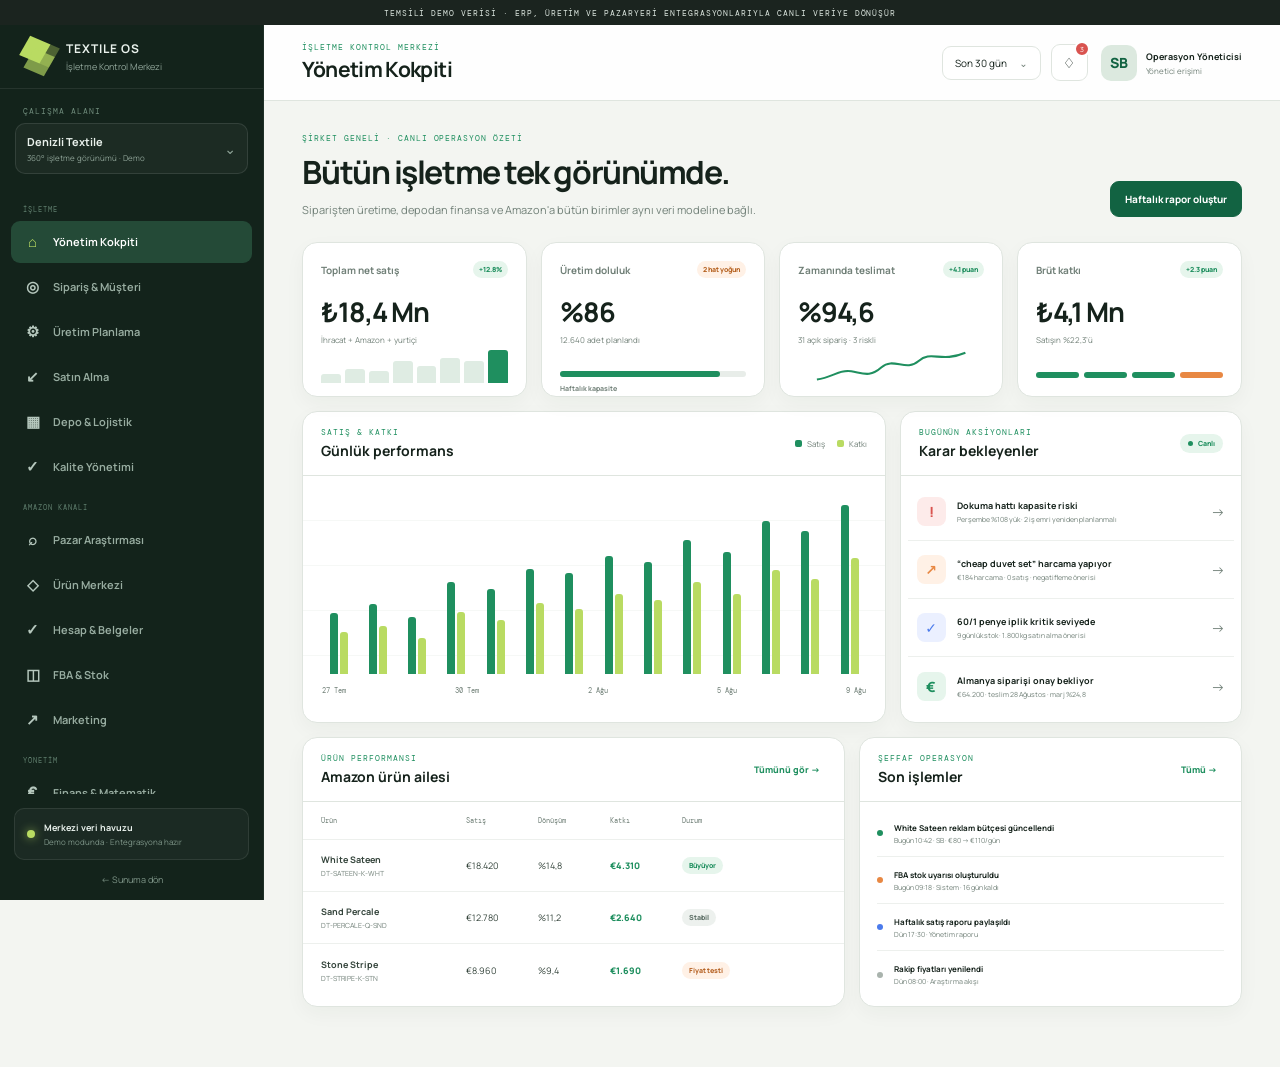
==== amazon-commerce-os/index.html @ 4f3ef67c "Add integrated textile business OS demo" ====
<!doctype html>
<html lang="tr">
<head>
  <meta charset="utf-8">
  <meta name="viewport" content="width=device-width, initial-scale=1">
  <meta name="theme-color" content="#111915">
  <title>Textile Business OS | İşletme Kontrol Merkezi</title>
  <meta name="description" content="Satıştan üretime, depodan finansa ve Amazon'a tüm tekstil operasyonunu tek merkezde yöneten demo işletme sistemi.">
  <link rel="preconnect" href="https://fonts.googleapis.com">
  <link rel="preconnect" href="https://fonts.gstatic.com" crossorigin>
  <link href="https://fonts.googleapis.com/css2?family=DM+Mono:wght@400;500&family=Manrope:wght@400;500;600;700;800&display=swap" rel="stylesheet">
  <link rel="stylesheet" href="styles.css?v=20260809-2">
</head>
<body>
  <div class="demo-ribbon">TEMSİLİ DEMO VERİSİ · ERP, ÜRETİM VE PAZARYERİ ENTEGRASYONLARIYLA CANLI VERİYE DÖNÜŞÜR</div>
  <div class="app-shell">
    <aside class="sidebar" id="sidebar">
      <a class="brand" href="#overview" data-route="overview">
        <span class="brand-mark"><i></i><i></i><i></i></span>
        <span><strong>TEXTILE OS</strong><small>İşletme Kontrol Merkezi</small></span>
      </a>
      <div class="workspace-switcher">
        <span>ÇALIŞMA ALANI</span>
        <button type="button"><b>Denizli Textile</b><small>360° işletme görünümü · Demo</small><i>⌄</i></button>
      </div>
      <nav class="nav-menu" aria-label="Uygulama menüsü">
        <span class="nav-section">İŞLETME</span>
        <button class="nav-item active" type="button" data-route="overview"><span class="nav-icon">⌂</span>Yönetim Kokpiti</button>
        <button class="nav-item" type="button" data-route="orders"><span class="nav-icon">◎</span>Sipariş & Müşteri</button>
        <button class="nav-item" type="button" data-route="production"><span class="nav-icon">⚙</span>Üretim Planlama</button>
        <button class="nav-item" type="button" data-route="procurement"><span class="nav-icon">↙</span>Satın Alma</button>
        <button class="nav-item" type="button" data-route="warehouse"><span class="nav-icon">▦</span>Depo & Lojistik</button>
        <button class="nav-item" type="button" data-route="quality"><span class="nav-icon">✓</span>Kalite Yönetimi</button>
        <span class="nav-section">AMAZON KANALI</span>
        <button class="nav-item" type="button" data-route="research"><span class="nav-icon">⌕</span>Pazar Araştırması</button>
        <button class="nav-item" type="button" data-route="products"><span class="nav-icon">◇</span>Ürün Merkezi</button>
        <button class="nav-item" type="button" data-route="account"><span class="nav-icon">✓</span>Hesap & Belgeler</button>
        <button class="nav-item" type="button" data-route="inventory"><span class="nav-icon">◫</span>FBA & Stok</button>
        <button class="nav-item" type="button" data-route="marketing"><span class="nav-icon">↗</span>Marketing</button>
        <span class="nav-section">YÖNETİM</span>
        <button class="nav-item" type="button" data-route="finance"><span class="nav-icon">€</span>Finans & Matematik</button>
        <button class="nav-item" type="button" data-route="tasks"><span class="nav-icon">☷</span>Görevler<span class="nav-count">6</span></button>
        <button class="nav-item" type="button" data-route="reports"><span class="nav-icon">▤</span>Raporlar</button>
      </nav>
      <div class="sidebar-footer">
        <div class="sync-card"><span class="sync-dot"></span><div><b>Merkezi veri havuzu</b><small>Demo modunda · Entegrasyona hazır</small></div></div>
        <a href="../amazon-denizli/">← Sunuma dön</a>
      </div>
    </aside>

    <main class="main-area">
      <header class="topbar">
        <button class="menu-toggle" id="menuToggle" type="button" aria-label="Menüyü aç">☰</button>
        <div><p id="pageEyebrow">KONTROL MERKEZİ</p><h1 id="pageTitle">Genel Bakış</h1></div>
        <div class="topbar-actions">
          <button class="period-button" type="button">Son 30 gün <span>⌄</span></button>
          <button class="icon-button" type="button" id="notificationButton" aria-label="Bildirimler">♢<span>3</span></button>
          <div class="profile"><div>SB</div><span><b>Operasyon Yöneticisi</b><small>Yönetici erişimi</small></span></div>
        </div>
      </header>

      <div class="content-area">
        <section class="page active" id="page-overview" data-page="overview">
          <div class="page-intro">
            <div><p class="overline">ŞİRKET GENELİ · CANLI OPERASYON ÖZETİ</p><h2>Bütün işletme tek görünümde.</h2><p>Siparişten üretime, depodan finansa ve Amazon'a bütün birimler aynı veri modeline bağlı.</p></div>
            <button class="primary-button" type="button" data-action="weekly-report">Haftalık rapor oluştur</button>
          </div>

          <div class="kpi-grid">
            <article class="kpi-card"><div class="kpi-head"><span>Toplam net satış</span><i class="trend up">+12.8%</i></div><strong>₺18,4 Mn</strong><small>İhracat + Amazon + yurtiçi</small><div class="spark bars-a"><i></i><i></i><i></i><i></i><i></i><i></i><i></i><i></i></div></article>
            <article class="kpi-card"><div class="kpi-head"><span>Üretim doluluk</span><i class="trend warning">2 hat yoğun</i></div><strong>%86</strong><small>12.640 adet planlandı</small><div class="meter"><i style="width:86%"></i><b>Haftalık kapasite</b></div></article>
            <article class="kpi-card"><div class="kpi-head"><span>Zamanında teslimat</span><i class="trend up">+4.1 puan</i></div><strong>%94,6</strong><small>31 açık sipariş · 3 riskli</small><div class="spark line-spark"><svg viewBox="0 0 220 48" role="img" aria-label="Teslimat trendi"><path d="M2 43 C25 40,34 28,52 31 S79 40,96 25 S132 32,150 16 S182 19,218 4" fill="none" stroke="currentColor" stroke-width="3"/></svg></div></article>
            <article class="kpi-card"><div class="kpi-head"><span>Brüt katkı</span><i class="trend up">+2.3 puan</i></div><strong>₺4,1 Mn</strong><small>Satışın %22,3’ü</small><div class="stock-mini"><i class="safe"></i><i class="safe"></i><i class="safe"></i><i class="warning"></i></div></article>
          </div>

          <div class="overview-grid">
            <article class="panel sales-panel">
              <header><div><p class="panel-overline">SATIŞ & KATKI</p><h3>Günlük performans</h3></div><div class="legend"><span><i class="sales"></i>Satış</span><span><i class="profit"></i>Katkı</span></div></header>
              <div class="chart" id="salesChart" aria-label="14 günlük satış ve katkı grafiği"></div>
              <div class="chart-labels"><span>27 Tem</span><span>30 Tem</span><span>2 Ağu</span><span>5 Ağu</span><span>9 Ağu</span></div>
            </article>
            <article class="panel attention-panel">
              <header><div><p class="panel-overline">BUGÜNÜN AKSİYONLARI</p><h3>Karar bekleyenler</h3></div><span class="live-badge"><i></i>Canlı</span></header>
              <div class="attention-list">
                <button type="button" data-jump="production"><span class="attention-icon danger">!</span><div><b>Dokuma hattı kapasite riski</b><small>Perşembe %108 yük · 2 iş emri yeniden planlanmalı</small></div><i>→</i></button>
                <button type="button" data-jump="marketing"><span class="attention-icon warning">↗</span><div><b>“cheap duvet set” harcama yapıyor</b><small>€184 harcama · 0 satış · negatifleme önerisi</small></div><i>→</i></button>
                <button type="button" data-jump="procurement"><span class="attention-icon info">✓</span><div><b>60/1 penye iplik kritik seviyede</b><small>9 günlük stok · 1.800 kg satın alma önerisi</small></div><i>→</i></button>
                <button type="button" data-jump="orders"><span class="attention-icon success">€</span><div><b>Almanya siparişi onay bekliyor</b><small>€64.200 · teslim 28 Ağustos · marj %24,8</small></div><i>→</i></button>
              </div>
            </article>
          </div>

          <div class="overview-grid lower-grid">
            <article class="panel product-performance">
              <header><div><p class="panel-overline">ÜRÜN PERFORMANSI</p><h3>Amazon ürün ailesi</h3></div><button class="text-button" type="button" data-jump="products">Tümünü gör →</button></header>
              <div class="product-table compact-table">
                <div class="table-row table-head"><span>Ürün</span><span>Satış</span><span>Dönüşüm</span><span>Katkı</span><span>Durum</span></div>
                <div class="table-row"><span><b>White Sateen</b><small>DT-SATEEN-K-WHT</small></span><span>€18.420</span><span>%14,8</span><span class="positive">€4.310</span><span><i class="status-pill growing">Büyüyor</i></span></div>
                <div class="table-row"><span><b>Sand Percale</b><small>DT-PERCALE-Q-SND</small></span><span>€12.780</span><span>%11,2</span><span class="positive">€2.640</span><span><i class="status-pill stable">Stabil</i></span></div>
                <div class="table-row"><span><b>Stone Stripe</b><small>DT-STRIPE-K-STN</small></span><span>€8.960</span><span>%9,4</span><span class="positive">€1.690</span><span><i class="status-pill test">Fiyat testi</i></span></div>
              </div>
            </article>
            <article class="panel activity-panel">
              <header><div><p class="panel-overline">ŞEFFAF OPERASYON</p><h3>Son işlemler</h3></div><button class="text-button" type="button" data-jump="tasks">Tümü →</button></header>
              <div class="activity-list" id="activityList">
                <article><i class="activity-dot green"></i><div><b>White Sateen reklam bütçesi güncellendi</b><small>Bugün 10:42 · SB · €80 → €110/gün</small></div></article>
                <article><i class="activity-dot orange"></i><div><b>FBA stok uyarısı oluşturuldu</b><small>Bugün 09:18 · Sistem · 16 gün kaldı</small></div></article>
                <article><i class="activity-dot blue"></i><div><b>Haftalık satış raporu paylaşıldı</b><small>Dün 17:30 · Yönetim raporu</small></div></article>
                <article><i class="activity-dot gray"></i><div><b>Rakip fiyatları yenilendi</b><small>Dün 08:00 · Araştırma akışı</small></div></article>
              </div>
            </article>
          </div>
        </section>

        <section class="page" id="page-orders" data-page="orders">
          <div class="page-intro"><div><p class="overline">SİPARİŞTEN TESLİMATA</p><h2>Bütün kanallar, tek sipariş havuzu.</h2><p>İhracat müşterileri, Amazon ve yurtiçi siparişleri kapasite, maliyet ve terminle birlikte yönetilir.</p></div><button class="primary-button" type="button" data-action="new-order">Sipariş oluştur</button></div>
          <div class="research-summary"><article><span>Açık sipariş</span><strong>31</strong><small>₺7,8 Mn sipariş değeri</small></article><article><span>Bu hafta sevk</span><strong>8</strong><small>4 ülke · 3.840 adet</small></article><article><span>Riskli termin</span><strong>3</strong><small>Üretim planı etkileniyor</small></article><article><span>Ortalama marj</span><strong>%23,6</strong><small>+1,8 puan</small></article></div>
          <article class="panel"><header><div><p class="panel-overline">SİPARİŞ PORTFÖYÜ</p><h3>Kanal ve müşteri bazında durum</h3></div><div class="segmented"><button class="active" type="button">Tümü</button><button type="button">İhracat</button><button type="button">Amazon</button></div></header><div class="product-table"><div class="table-row table-head"><span>Sipariş</span><span>Müşteri / Kanal</span><span>Değer</span><span>Termin</span><span>İlerleme</span><span>Durum</span></div><div class="table-row"><span><b>SO-2026-1842</b><small>2.400 nevresim seti</small></span><span>Nordhaus GmbH</span><span>€64.200</span><span>28 Ağu</span><span>%62</span><span><i class="status-pill growing">Üretimde</i></span></div><div class="table-row"><span><b>AMZ-EU-W32</b><small>420 FBA replenishment</small></span><span>Amazon Europe</span><span>€18.940</span><span>14 Ağu</span><span>%88</span><span><i class="status-pill stable">Sevkiyatta</i></span></div><div class="table-row"><span><b>SO-2026-1838</b><small>1.200 hotel collection</small></span><span>Maison Lune SAS</span><span>€41.600</span><span>22 Ağu</span><span>%44</span><span><i class="status-pill test">Kalite bekliyor</i></span></div><div class="table-row"><span><b>SO-2026-1851</b><small>800 percale set</small></span><span>Harbor Living Ltd.</span><span>£26.400</span><span>3 Eyl</span><span>%18</span><span><i class="status-pill stable">Planlandı</i></span></div></div></article>
          <div class="two-column"><article class="panel"><header><div><p class="panel-overline">MÜŞTERİ 360</p><h3>Nordhaus GmbH</h3></div><span class="status-pill growing">A segmenti</span></header><div class="metric-list"><span><small>Yıllık satış</small><b>€842.000</b></span><span><small>Ortalama tahsilat</small><b>31 gün</b></span><span><small>Zamanında teslimat</small><b>%97,2</b></span><span><small>Açık bakiye</small><b>€86.400</b></span></div></article><article class="panel"><header><div><p class="panel-overline">KANAL DAĞILIMI</p><h3>Gelir nereden geliyor?</h3></div></header><div class="channel-bars"><span><b>İhracat B2B</b><i><em style="width:68%"></em></i><strong>%68</strong></span><span><b>Amazon</b><i><em style="width:21%"></em></i><strong>%21</strong></span><span><b>Yurtiçi</b><i><em style="width:11%"></em></i><strong>%11</strong></span></div></article></div>
        </section>

        <section class="page" id="page-production" data-page="production">
          <div class="page-intro"><div><p class="overline">ÜRETİM PLANLAMA & TAKİP</p><h2>Sipariş, kapasite ve termin aynı planda.</h2><p>Dokuma, boya-terbiye, kesim, dikim ve paketleme aşamaları iş emri bazında izlenir.</p></div><button class="primary-button" type="button" data-action="new-work-order">İş emri aç</button></div>
          <div class="inventory-kpis"><article><span>Aktif iş emri</span><strong>18</strong><small>12.640 adet</small></article><article><span>Kapasite kullanımı</span><strong>%86</strong><small>2 hat yoğun</small></article><article><span>Bugün tamamlanan</span><strong>1.480</strong><small>%98 plan uyumu</small></article><article class="alert"><span>Termin riski</span><strong>3</strong><small>Yeniden planlanmalı</small></article></div>
          <article class="panel"><header><div><p class="panel-overline">HAFTALIK KAPASİTE</p><h3>Hat yükleme planı</h3></div><button class="secondary-button" type="button" data-action="optimize-plan">Planı optimize et</button></header><div class="capacity-board"><article><b>Dokuma</b><span><i style="width:92%"></i></span><strong>%92</strong><small>4.820 metre</small></article><article><b>Boya & Terbiye</b><span><i style="width:74%"></i></span><strong>%74</strong><small>3.640 metre</small></article><article class="risk"><b>Kesim</b><span><i style="width:108%"></i></span><strong>%108</strong><small>420 adet kapasite aşımı</small></article><article><b>Dikim</b><span><i style="width:88%"></i></span><strong>%88</strong><small>4.180 adet</small></article><article><b>Paketleme</b><span><i style="width:69%"></i></span><strong>%69</strong><small>3.200 adet</small></article></div></article>
          <article class="panel"><header><div><p class="panel-overline">İŞ EMİRLERİ</p><h3>Üretim akışı</h3></div><span class="updated">Son veri: 11:04</span></header><div class="product-table"><div class="table-row table-head"><span>İş emri</span><span>Ürün</span><span>Miktar</span><span>Aşama</span><span>Tamamlanma</span><span>Termin</span></div><div class="table-row"><span><b>WO-240819</b><small>Nordhaus · SO-1842</small></span><span>White Sateen</span><span>2.400</span><span>Dikim</span><span>%62</span><span><i class="days safe">28 Ağu</i></span></div><div class="table-row"><span><b>WO-240822</b><small>Maison Lune · SO-1838</small></span><span>Hotel Collection</span><span>1.200</span><span>Kalite</span><span>%44</span><span><i class="days warning">22 Ağu</i></span></div><div class="table-row"><span><b>WO-240827</b><small>Amazon · AMZ-W32</small></span><span>White Sateen</span><span>420</span><span>Paketleme</span><span>%88</span><span><i class="days danger">14 Ağu</i></span></div></div></article>
        </section>

        <section class="page" id="page-procurement" data-page="procurement">
          <div class="page-intro"><div><p class="overline">SATIN ALMA & TEDARİK</p><h2>İhtiyaç oluşmadan önce malzemeyi görün.</h2><p>Üretim planı hammadde ihtiyacını otomatik hesaplar; teklif, sipariş ve tedarikçi performansı izlenir.</p></div><button class="primary-button" type="button" data-action="new-purchase">Satın alma talebi</button></div>
          <div class="research-summary"><article><span>Açık satın alma</span><strong>₺2,1 Mn</strong><small>14 sipariş</small></article><article><span>Kritik malzeme</span><strong>4</strong><small>9–14 günlük stok</small></article><article><span>Zamanında tedarik</span><strong>%91</strong><small>+3 puan</small></article><article><span>Onay bekleyen</span><strong>₺684 B</strong><small>3 talep</small></article></div>
          <article class="panel"><header><div><p class="panel-overline">MALZEME İHTİYAÇ PLANI</p><h3>Üretime göre satın alma önerileri</h3></div><span class="status-pill test">MRP önerisi</span></header><div class="inventory-table"><div class="table-row table-head"><span>Malzeme</span><span>Mevcut</span><span>İhtiyaç</span><span>Kapsama</span><span>Öneri</span><span>Aksiyon</span></div><div class="table-row"><span><b>60/1 Penye İplik</b><small>RM-YARN-601</small></span><span>740 kg</span><span>2.280 kg</span><span><i class="days danger">9 gün</i></span><span>1.800 kg</span><span><button type="button" data-action="approve-purchase">Talep aç</button></span></div><div class="table-row"><span><b>Reaktif Beyaz Boya</b><small>RM-DYE-W01</small></span><span>420 kg</span><span>610 kg</span><span><i class="days warning">17 gün</i></span><span>300 kg</span><span><i class="status-pill test">Teklif al</i></span></div><div class="table-row"><span><b>Kraft Kutu · King</b><small>PK-BOX-KNG</small></span><span>1.840</span><span>1.260</span><span><i class="days safe">46 gün</i></span><span>—</span><span><i class="status-pill stable">Sağlıklı</i></span></div></div></article>
          <div class="two-column"><article class="panel"><header><div><p class="panel-overline">TEDARİKÇİ SKORU</p><h3>Performans sıralaması</h3></div></header><div class="supplier-list"><article><span>1</span><div><b>Ege İplik A.Ş.</b><small>Kalite %98 · Termin %96</small></div><strong>94</strong></article><article><span>2</span><div><b>Pamukkale Ambalaj</b><small>Kalite %97 · Termin %91</small></div><strong>91</strong></article><article><span>3</span><div><b>Anadolu Kimya</b><small>Kalite %93 · Termin %86</small></div><strong>86</strong></article></div></article><article class="panel"><header><div><p class="panel-overline">FİYAT ETKİSİ</p><h3>Hammadde maliyet değişimi</h3></div></header><div class="metric-list"><span><small>Pamuk ipliği / 30 gün</small><b class="negative">+%4,8</b></span><span><small>Ambalaj / 30 gün</small><b>+%1,2</b></span><span><small>Boya kimyasalı / 30 gün</small><b class="positive">−%2,1</b></span><span><small>Toplam ürün maliyeti etkisi</small><b>+%1,6</b></span></div></article></div>
        </section>

        <section class="page" id="page-warehouse" data-page="warehouse">
          <div class="page-intro"><div><p class="overline">DEPO & LOJİSTİK</p><h2>Hammadde, yarı mamul ve bitmiş ürün tek haritada.</h2><p>Lot, lokasyon, rezervasyon, sevkiyat ve gümrük durumu uçtan uca izlenir.</p></div><button class="primary-button" type="button" data-action="new-transfer">Transfer oluştur</button></div>
          <div class="inventory-kpis"><article><span>Toplam stok değeri</span><strong>₺11,8 Mn</strong><small>4 depo</small></article><article><span>Rezerve stok</span><strong>4.860</strong><small>31 sipariş için</small></article><article><span>Bugün sevk</span><strong>8</strong><small>3 ihracat · 1 FBA</small></article><article class="alert"><span>Sayım farkı</span><strong>2</strong><small>İnceleme bekliyor</small></article></div>
          <div class="warehouse-map"><article><span>01</span><b>Hammadde Deposu</b><strong>₺4,2 Mn</strong><small>%78 doluluk</small><i><em style="width:78%"></em></i></article><article><span>02</span><b>Üretim Ara Stok</b><strong>3.280 adet</strong><small>%64 doluluk</small><i><em style="width:64%"></em></i></article><article><span>03</span><b>Bitmiş Ürün</b><strong>6.940 adet</strong><small>%82 doluluk</small><i><em style="width:82%"></em></i></article><article><span>04</span><b>Amazon FBA</b><strong>1.248 adet</strong><small>38 gün kapsam</small><i><em style="width:58%"></em></i></article></div>
          <article class="panel"><header><div><p class="panel-overline">SEVKİYAT TAKİBİ</p><h3>Kapıdan müşteriye</h3></div><span class="updated">4 aktif sevkiyat</span></header><div class="product-table"><div class="table-row table-head"><span>Sevkiyat</span><span>Hedef</span><span>Yük</span><span>Taşıyıcı</span><span>ETA</span><span>Durum</span></div><div class="table-row"><span><b>SHP-2408-31</b><small>İhracat</small></span><span>Hamburg, DE</span><span>14 palet</span><span>DB Schenker</span><span>16 Ağu</span><span><i class="status-pill growing">Yolda</i></span></div><div class="table-row"><span><b>FBA-EU-2408-03</b><small>Amazon</small></span><span>LEJ1, DE</span><span>420 adet</span><span>UPS</span><span>14 Ağu</span><span><i class="status-pill test">Gümrükte</i></span></div><div class="table-row"><span><b>SHP-2408-34</b><small>İhracat</small></span><span>Lyon, FR</span><span>8 palet</span><span>DSV</span><span>18 Ağu</span><span><i class="status-pill stable">Hazırlanıyor</i></span></div></div></article>
        </section>

        <section class="page" id="page-quality" data-page="quality">
          <div class="page-intro"><div><p class="overline">KALİTE YÖNETİMİ</p><h2>Kaliteyi final kontrolde değil, süreçte yönetin.</h2><p>Lot bazında kontrol, uygunsuzluk, düzeltici faaliyet ve müşteri geri bildirimi aynı kayıtta.</p></div><button class="primary-button" type="button" data-action="new-quality">Kontrol kaydı aç</button></div>
          <div class="research-summary"><article><span>İlk seferde geçiş</span><strong>%97,4</strong><small>+0,8 puan</small></article><article><span>Açık uygunsuzluk</span><strong>6</strong><small>2 kritik</small></article><article><span>İade oranı</span><strong>%1,8</strong><small>Hedef ≤ %2,5</small></article><article><span>Müşteri kalite skoru</span><strong>4,7/5</strong><small>Son 90 gün</small></article></div>
          <div class="two-column"><article class="panel"><header><div><p class="panel-overline">KALİTE KAPILARI</p><h3>Aktif kontroller</h3></div></header><div class="quality-gates"><article class="done"><i>✓</i><div><b>Hammadde kabul</b><small>18 lot · %100 kontrol</small></div><strong>%99,1</strong></article><article class="done"><i>✓</i><div><b>Proses kontrol</b><small>12 iş emri · 4.820 metre</small></div><strong>%97,8</strong></article><article class="warning"><i>!</i><div><b>Final kontrol</b><small>WO-240822 renk sapması inceleniyor</small></div><strong>%96,4</strong></article><article class="done"><i>✓</i><div><b>Sevk öncesi</b><small>3 sipariş serbest bırakıldı</small></div><strong>%100</strong></article></div></article><article class="panel"><header><div><p class="panel-overline">UYGUNSUZLUK PARETO</p><h3>Tekrarlayan nedenler</h3></div></header><div class="channel-bars"><span><b>Renk tonu</b><i><em style="width:42%"></em></i><strong>8</strong></span><span><b>Dikiş hatası</b><i><em style="width:31%"></em></i><strong>6</strong></span><span><b>Ölçü toleransı</b><i><em style="width:21%"></em></i><strong>4</strong></span><span><b>Paketleme</b><i><em style="width:10%"></em></i><strong>2</strong></span></div></article></div>
          <article class="panel"><header><div><p class="panel-overline">İZLENEBİLİRLİK</p><h3>Ürün geriye doğru nereden geldi?</h3></div></header><div class="identity-flow"><article><small>MÜŞTERİ SİPARİŞİ</small><b>SO-2026-1838</b></article><i>→</i><article><small>İŞ EMRİ</small><b>WO-240822</b></article><i>→</i><article><small>KUMAŞ LOTU</small><b>FAB-08-441</b></article><i>→</i><article><small>İPLİK LOTU</small><b>YRN-601-982</b></article></div></article>
        </section>

        <section class="page" id="page-research" data-page="research">
          <div class="page-intro"><div><p class="overline">PAZAR ARAŞTIRMASI</p><h2>Karar vermeden önce talebi okuyun.</h2><p>Arama, rakip, fiyat ve yorum verileri tek araştırma dosyasında.</p></div><button class="primary-button" type="button" data-action="new-research">Yeni araştırma</button></div>
          <div class="research-summary">
            <article><span>Takip edilen kelime</span><strong>128</strong><small>32 yüksek fırsat</small></article><article><span>Rakip ASIN</span><strong>24</strong><small>6 ana rakip</small></article><article><span>Ortalama fiyat</span><strong>€118</strong><small>€79–€169 aralığı</small></article><article><span>Yorum içgörüsü</span><strong>1.842</strong><small>11 tekrar eden sorun</small></article>
          </div>
          <div class="two-column">
            <article class="panel"><header><div><p class="panel-overline">ARAMA FIRSATLARI</p><h3>Anahtar kelime havuzu</h3></div><span class="updated">Bugün 08:00</span></header><div class="keyword-table"><div class="table-row table-head"><span>Arama</span><span>Talep</span><span>Rekabet</span><span>Fırsat</span></div><div class="table-row"><span><b>cotton duvet cover</b><small>EU · EN</small></span><span>Yüksek</span><span>Yüksek</span><span><i class="score high">82</i></span></div><div class="table-row"><span><b>percale duvet cover</b><small>EU · EN</small></span><span>Orta</span><span>Orta</span><span><i class="score high">88</i></span></div><div class="table-row"><span><b>hotel quality bedding</b><small>EU · EN</small></span><span>Orta</span><span>Düşük</span><span><i class="score high">91</i></span></div><div class="table-row"><span><b>soft duvet set</b><small>EU · EN</small></span><span>Yüksek</span><span>Yüksek</span><span><i class="score mid">69</i></span></div></div></article>
            <article class="panel"><header><div><p class="panel-overline">MÜŞTERİ SESİ</p><h3>Rakip yorumlarından fırsatlar</h3></div><span class="updated">1.842 yorum</span></header><div class="insight-list"><article><span>01</span><div><b>Yıkama sonrası çekme</b><p>İncelenen olumsuz yorumların %18’i ölçü kaybından bahsediyor.</p></div><i class="opportunity">Ürün fırsatı</i></article><article><span>02</span><div><b>Renk görselden farklı</b><p>Fotoğraf standardı ve renk anlatımı dönüşümü etkiliyor.</p></div><i class="opportunity">İçerik fırsatı</i></article><article><span>03</span><div><b>Paket içeriği belirsiz</b><p>Müşteriler kaç parça geldiğini ürün sayfasında göremiyor.</p></div><i class="opportunity">Listeleme fırsatı</i></article></div></article>
          </div>
          <article class="panel competitor-panel"><header><div><p class="panel-overline">RAKİP TAKİBİ</p><h3>Öncelikli ASIN karşılaştırması</h3></div><button class="secondary-button" type="button" data-action="refresh-competitors">Fiyatları yenile</button></header><div class="product-table"><div class="table-row table-head"><span>Rakip</span><span>Fiyat</span><span>Puan</span><span>Yorum</span><span>Fırsat alanı</span><span>Son değişim</span></div><div class="table-row"><span><b>ASIN · B0D•••21</b><small>Premium Sateen</small></span><span>€139</span><span>4,5</span><span>2.840</span><span>Paket içeriği</span><span class="negative">+€6</span></div><div class="table-row"><span><b>ASIN · B0C•••84</b><small>Natural Percale</small></span><span>€119</span><span>4,3</span><span>1.290</span><span>Renk doğruluğu</span><span class="positive">−€4</span></div><div class="table-row"><span><b>ASIN · B09•••16</b><small>Hotel Collection</small></span><span>€149</span><span>4,6</span><span>4.110</span><span>Yıkama dayanımı</span><span>—</span></div></div></article>
        </section>

        <section class="page" id="page-products" data-page="products">
          <div class="page-intro"><div><p class="overline">ÜRÜN MERKEZİ</p><h2>Her SKU’nun tek doğrusu.</h2><p>ERP ürün kodu, Amazon SKU, ASIN, içerik, maliyet ve operasyon durumu tek kayıtta.</p></div><button class="primary-button" type="button" data-action="add-product">Ürün ekle</button></div>
          <div class="product-card-grid" id="productCards"></div>
          <article class="panel data-map-panel"><header><div><p class="panel-overline">ÜRÜN VERİ HARİTASI</p><h3>Tek ürün, bütün sistemlerde aynı kimlik</h3></div></header><div class="identity-flow"><article><small>ERP KODU</small><b>NV-24001</b></article><i>→</i><article><small>AMAZON SKU</small><b>DT-SATEEN-K-WHT</b></article><i>→</i><article><small>ASIN</small><b>B0DEMO2401</b></article><i>→</i><article><small>FNSKU</small><b>X00DEMO9A1</b></article></div></article>
        </section>

        <section class="page" id="page-account" data-page="account">
          <div class="page-intro"><div><p class="overline">HESAP & BELGELER</p><h2>Amazon hazırlığı görünür ve kontrollü.</h2><p>Her belge, sorumlu, onay ve sonraki adım kayıt altında.</p></div><button class="primary-button" type="button" data-action="upload-document">Belge ekle</button></div>
          <div class="readiness-layout">
            <article class="readiness-score"><div class="score-ring"><strong>82%</strong><span>Hazırlık</span></div><h3>Hesap dosyası lansmana yakın</h3><p>2 kritik adım tamamlandığında Brand Registry ve FBA sevkiyatı başlatılabilir.</p><div class="readiness-meta"><span><b>9</b> tamamlandı</span><span><b>2</b> bekliyor</span><span><b>1</b> onayda</span></div></article>
            <article class="panel checklist-panel"><header><div><p class="panel-overline">KURULUM KONTROL LİSTESİ</p><h3>Seller Central hazırlığı</h3></div></header><div class="checklist"><button class="done" type="button"><i>✓</i><span><b>Şirket kayıt bilgileri</b><small>Doğrulandı · 7 Ağustos</small></span><em>Tamam</em></button><button class="done" type="button"><i>✓</i><span><b>Yetkili kimliği ve adres kanıtı</b><small>Doğrulandı · 7 Ağustos</small></span><em>Tamam</em></button><button class="done" type="button"><i>✓</i><span><b>Banka hesabı ve ödeme kartı</b><small>Doğrulandı · 8 Ağustos</small></span><em>Tamam</em></button><button class="pending" type="button"><i>!</i><span><b>Marka sahipliği onayı</b><small>Firma yetkilisinden belge bekleniyor</small></span><em>Bekliyor</em></button><button class="review" type="button"><i>↗</i><span><b>EU Responsible Person</b><small>Hizmet sağlayıcı karşılaştırılıyor</small></span><em>İncelemede</em></button><button class="pending" type="button"><i>!</i><span><b>Ürün etiket örneği</b><small>İngilizce ve hedef ülke dili</small></span><em>Bekliyor</em></button></div></article>
          </div>
          <article class="panel approval-log"><header><div><p class="panel-overline">ONAY KAYDI</p><h3>Kim, neyi, ne zaman onayladı?</h3></div></header><div class="approval-grid"><article><span class="avatar">FY</span><div><b>Başlangıç pazarı: Almanya</b><small>Firma Yetkilisi · 8 Ağustos 14:20</small></div><i>Onaylandı</i></article><article><span class="avatar">SB</span><div><b>İlk ürün grubu: 3 SKU</b><small>Operasyon Yöneticisi · 8 Ağustos 11:05</small></div><i>Onaylandı</i></article><article><span class="avatar muted">—</span><div><b>İlk FBA sevkiyat adedi</b><small>Firma kararını bekliyor</small></div><i class="waiting">Bekliyor</i></article></div></article>
        </section>

        <section class="page" id="page-inventory" data-page="inventory">
          <div class="page-intro"><div><p class="overline">FBA & STOK</p><h2>Stok bitmeden üretimi başlatın.</h2><p>Fabrika, yoldaki ürün ve Amazon deposu tek stok görünümünde.</p></div><button class="primary-button" type="button" data-action="create-shipment">FBA sevkiyatı oluştur</button></div>
          <div class="inventory-kpis"><article><span>Fabrikada hazır</span><strong>680</strong><small>4 SKU</small></article><article><span>Yolda</span><strong>420</strong><small>ETA 14 Ağustos</small></article><article><span>FBA kullanılabilir</span><strong>1.248</strong><small>38 gün ortalama</small></article><article class="alert"><span>Üretim kararı</span><strong>240</strong><small>White Sateen önerisi</small></article></div>
          <article class="panel"><header><div><p class="panel-overline">STOK SAĞLIĞI</p><h3>SKU bazında kapsama ve yeniden sipariş</h3></div><span class="updated">Son güncelleme 10:45</span></header><div class="inventory-table"><div class="table-row table-head"><span>Ürün</span><span>Fabrika</span><span>Yolda</span><span>FBA</span><span>Kalan gün</span><span>Öneri</span></div><div class="table-row"><span><b>White Sateen</b><small>DT-SATEEN-K-WHT</small></span><span>120</span><span>80</span><span>310</span><span><i class="days danger">16 gün</i></span><span><button type="button" data-action="approve-production">240 üret</button></span></div><div class="table-row"><span><b>Sand Percale</b><small>DT-PERCALE-Q-SND</small></span><span>260</span><span>180</span><span>438</span><span><i class="days safe">42 gün</i></span><span><i class="status-pill stable">İzle</i></span></div><div class="table-row"><span><b>Stone Stripe</b><small>DT-STRIPE-K-STN</small></span><span>180</span><span>160</span><span>286</span><span><i class="days safe">51 gün</i></span><span><i class="status-pill stable">Sağlıklı</i></span></div><div class="table-row"><span><b>Ivory Jacquard</b><small>DT-JACQ-Q-IVR</small></span><span>120</span><span>0</span><span>214</span><span><i class="days warning">27 gün</i></span><span><i class="status-pill test">Sevkiyat planla</i></span></div></div></article>
          <div class="two-column"><article class="panel"><header><div><p class="panel-overline">STOK AKIŞI</p><h3>Ürün nerede?</h3></div></header><div class="stock-flow"><article><span>01</span><b>Fabrika</b><strong>680</strong><small>Hazır ürün</small></article><i>→</i><article><span>02</span><b>Transit</b><strong>420</strong><small>2 sevkiyat</small></article><i>→</i><article><span>03</span><b>FBA</b><strong>1.248</strong><small>Satılabilir</small></article><i>→</i><article><span>04</span><b>Müşteri</b><strong>1.036</strong><small>30 günlük satış</small></article></div></article><article class="panel"><header><div><p class="panel-overline">GELEN SEVKİYATLAR</p><h3>FBA kabul takibi</h3></div></header><div class="shipment-list"><article><span><b>FBA-EU-2408-01</b><small>240 ürün · ETA 14 Ağustos</small></span><i class="status-pill growing">Yolda</i></article><article><span><b>FBA-EU-2408-02</b><small>180 ürün · Koli planı hazırlanıyor</small></span><i class="status-pill test">Hazırlık</i></article></div></article></div>
        </section>

        <section class="page" id="page-marketing" data-page="marketing">
          <div class="page-intro"><div><p class="overline">AMAZON MARKETING</p><h2>Her reklam harcamasının nedeni görünür.</h2><p>Kampanya, kelime, ürün ve toplam kârlılık aynı ekranda değerlendirilir.</p></div><button class="primary-button" type="button" data-action="new-campaign">Kampanya oluştur</button></div>
          <div class="marketing-kpis"><article><span>Reklam harcaması</span><strong>€6.086</strong><small>Son 30 gün</small></article><article><span>Reklam satışı</span><strong>€24.344</strong><small>4,0x ROAS</small></article><article><span>ACoS</span><strong>%25,0</strong><small>Hedef ≤ %28</small></article><article><span>TACoS</span><strong>%14,2</strong><small>−1,8 puan</small></article></div>
          <article class="panel"><header><div><p class="panel-overline">KAMPANYALAR</p><h3>Bütçe ve sonuç</h3></div><div class="segmented"><button class="active" type="button">Aktif</button><button type="button">Taslak</button><button type="button">Durduruldu</button></div></header><div class="campaign-table"><div class="table-row table-head"><span>Kampanya</span><span>Harcama</span><span>Satış</span><span>ACoS</span><span>Sipariş</span><span>Durum</span></div><div class="table-row"><span><b>SP · White Sateen · Exact</b><small>€110/gün</small></span><span>€2.180</span><span>€10.940</span><span class="positive">%19,9</span><span>86</span><span><i class="status-pill growing">Büyüt</i></span></div><div class="table-row"><span><b>SP · Bedding · Discovery</b><small>€70/gün</small></span><span>€1.740</span><span>€5.960</span><span>%29,2</span><span>43</span><span><i class="status-pill stable">Optimize et</i></span></div><div class="table-row"><span><b>SP · Competitor ASIN</b><small>€45/gün</small></span><span>€1.126</span><span>€3.180</span><span class="negative">%35,4</span><span>21</span><span><i class="status-pill test">Teklif düşür</i></span></div><div class="table-row"><span><b>SB · Brand Launch</b><small>€35/gün</small></span><span>€1.040</span><span>€4.264</span><span class="positive">%24,4</span><span>32</span><span><i class="status-pill growing">Aktif</i></span></div></div></article>
          <div class="two-column"><article class="panel"><header><div><p class="panel-overline">ARAMA TERİMLERİ</p><h3>Bugünün kararları</h3></div></header><div class="search-term-list"><article><span><b>hotel quality duvet cover</b><small>12 sipariş · %18,2 ACoS</small></span><button type="button" data-action="increase-bid">Teklifi artır</button></article><article><span><b>premium percale bedding</b><small>8 sipariş · %22,7 ACoS</small></span><button type="button" data-action="move-exact">Exact’e taşı</button></article><article class="waste"><span><b>cheap duvet set</b><small>€184 harcama · 0 sipariş</small></span><button type="button" data-action="negative-keyword">Negatifle</button></article></div></article><article class="panel"><header><div><p class="panel-overline">SATIŞ KAYNAĞI</p><h3>Organik bağımsızlık</h3></div></header><div class="source-split"><div class="donut"><span><b>%56,8</b><small>Organik</small></span></div><div class="source-legend"><span><i class="organic"></i><b>Organik satış</b><strong>€24.344</strong></span><span><i class="paid"></i><b>Reklam satışı</b><strong>€18.516</strong></span><p>TACoS düşerken toplam satış büyüyor: sağlıklı organik ivme.</p></div></div></article></div>
        </section>

        <section class="page" id="page-finance" data-page="finance">
          <div class="page-intro"><div><p class="overline">FİNANS & MATEMATİK</p><h2>Şirketten kanala, siparişten ürüne gerçek kârlılık.</h2><p>Üretim, satın alma, lojistik ve kanal giderleri aynı finansal modelde birleşir.</p></div><button class="primary-button" type="button" data-action="save-scenario">Senaryoyu kaydet</button></div>
          <div class="research-summary"><article><span>Aylık net satış</span><strong>₺18,4 Mn</strong><small>+%12,8 büyüme</small></article><article><span>Brüt katkı</span><strong>₺4,1 Mn</strong><small>%22,3 oran</small></article><article><span>Nakit dönüşüm</span><strong>47 gün</strong><small>−6 gün iyileşme</small></article><article><span>Vadesi geçen</span><strong>₺428 B</strong><small>2 müşteri</small></article></div>
          <div class="calculator-layout">
            <article class="panel calculator-panel"><header><div><p class="panel-overline">BİRİM EKONOMİ HESAPLAYICI</p><h3>White Sateen · King</h3></div><span class="status-pill test">Canlı senaryo</span></header><div class="calculator-form"><label><span>KDV hariç net satış</span><div><i>€</i><input id="salePrice" type="number" min="1" step="1" value="100"></div></label><label><span>Amazon komisyonu</span><div><i>€</i><input id="referralFee" type="number" min="0" step="0.1" value="15"></div></label><label><span>FBA ve depolama</span><div><i>€</i><input id="fbaFee" type="number" min="0" step="0.1" value="12"></div></label><label><span>Reklam maliyeti</span><div><i>€</i><input id="adCost" type="number" min="0" step="0.1" value="12"></div></label><label><span>İade ve kampanya payı</span><div><i>€</i><input id="returnReserve" type="number" min="0" step="0.1" value="5"></div></label><label><span>Ürün + paket + sevkiyat</span><div><i>€</i><input id="landedCost" type="number" min="0" step="0.1" value="36"></div></label></div></article>
            <article class="economics-result"><p>ÜRÜN BAŞINA KATKI</p><strong id="contributionValue">€20,00</strong><span id="marginValue">%20,0 katkı oranı</span><div class="economics-waterfall"><i class="revenue" style="height:100%"><b>€100</b><small>Net satış</small></i><i class="cost amazon" style="height:73%"><b>−€27</b><small>Amazon</small></i><i class="cost marketing" style="height:56%"><b>−€17</b><small>Büyüme</small></i><i class="cost product" style="height:20%"><b>−€36</b><small>Ürün</small></i></div><div class="break-even"><span><small>Başabaş reklam</small><b id="breakEvenAd">€32,00</b></span><span><small>Başabaş satış fiyatı</small><b id="breakEvenPrice">€80,00</b></span><span><small>1.000 adet katkı</small><b id="thousandContribution">€20.000</b></span></div><p class="demo-note">Bu hesap temsili senaryodur. Gerçek değerler hedef pazar, ürün ölçüsü, Amazon ücretleri ve lojistik teklifleriyle doğrulanır.</p></article>
          </div>
          <article class="panel"><header><div><p class="panel-overline">ÜRÜN KÂRLILIK LİSTESİ</p><h3>Hangi ürünü büyütmeliyiz?</h3></div></header><div class="product-table"><div class="table-row table-head"><span>Ürün</span><span>Net fiyat</span><span>Toplam maliyet</span><span>Katkı</span><span>Oran</span><span>Karar</span></div><div class="table-row"><span><b>White Sateen</b><small>King · White</small></span><span>€100</span><span>€80</span><span class="positive">€20</span><span>%20,0</span><span><i class="status-pill growing">Büyüt</i></span></div><div class="table-row"><span><b>Sand Percale</b><small>Queen · Sand</small></span><span>€92</span><span>€74</span><span class="positive">€18</span><span>%19,6</span><span><i class="status-pill stable">Sürdür</i></span></div><div class="table-row"><span><b>Stone Stripe</b><small>King · Stone</small></span><span>€96</span><span>€82</span><span>€14</span><span>%14,6</span><span><i class="status-pill test">Fiyat testi</i></span></div></div></article>
        </section>

        <section class="page" id="page-tasks" data-page="tasks">
          <div class="page-intro"><div><p class="overline">GÖREV & ONAY MERKEZİ</p><h2>Kim, neyi, ne zamana kadar yapacak?</h2><p>Firma ve Amazon operasyon ekibi aynı çalışma planında.</p></div><button class="primary-button" type="button" data-action="add-task">Görev ekle</button></div>
          <div class="kanban" id="kanbanBoard"><section><header><span>YAPILACAK</span><b>3</b></header><article draggable="true"><i class="priority high"></i><small>FİRMA · 10 AĞU</small><b>Marka sahipliği belgesini yükle</b><p>Brand Registry başvurusu için gerekli.</p><span class="task-tag">Belge</span></article><article draggable="true"><i class="priority medium"></i><small>OPERASYON · 11 AĞU</small><b>White Sateen başlık varyantlarını hazırla</b><p>İki içerik yaklaşımı test edilecek.</p><span class="task-tag">İçerik</span></article><article draggable="true"><i class="priority medium"></i><small>FİRMA · 12 AĞU</small><b>240 adet üretim kararını onayla</b><p>Stok bitiş tahmini: 16 gün.</p><span class="task-tag">Stok</span></article></section><section><header><span>DEVAM EDİYOR</span><b>2</b></header><article draggable="true"><i class="priority medium"></i><small>OPERASYON · BUGÜN</small><b>Rakip yorum analizi</b><p>1.842 yorumdan tekrar eden sorunlar.</p><span class="task-tag">Araştırma</span></article><article draggable="true"><i class="priority low"></i><small>OPERASYON · 11 AĞU</small><b>FBA koli planını hazırla</b><p>İlk 420 adet için paket standardı.</p><span class="task-tag">FBA</span></article></section><section><header><span>ONAY BEKLİYOR</span><b>1</b></header><article draggable="true"><i class="priority high"></i><small>FİRMA · BUGÜN</small><b>Almanya başlangıç bütçesi</b><p>Stok, lojistik ve reklam bütçesi.</p><span class="task-tag">Finans</span></article></section><section><header><span>TAMAMLANDI</span><b>4</b></header><article class="completed" draggable="true"><i class="priority low"></i><small>8 AĞU</small><b>İlk 3 SKU seçimi</b><p>Talep, marj ve kapasite doğrulandı.</p><span class="task-tag">Ürün</span></article><article class="completed" draggable="true"><i class="priority low"></i><small>7 AĞU</small><b>Şirket evrakları kontrolü</b><p>Unvan ve adres eşleşmesi tamamlandı.</p><span class="task-tag">Hesap</span></article></section></div>
        </section>

        <section class="page" id="page-reports" data-page="reports">
          <div class="page-intro"><div><p class="overline">ŞEFFAF RAPORLAMA</p><h2>Yönetim her hafta aynı resmi görür.</h2><p>Satış, kârlılık, stok, reklam ve aksiyonlar tek raporda.</p></div><button class="primary-button" type="button" data-action="weekly-report">Yeni rapor oluştur</button></div>
          <div class="report-grid"><article class="report-card featured"><div class="report-cover"><span>HAFTALIK YÖNETİM RAPORU</span><strong>04–10<br>Ağustos</strong><small>Amazon Europe · Demo</small></div><div class="report-info"><span class="status-pill growing">Hazır</span><h3>Satış, katkı ve operasyon özeti</h3><p>42 KPI · 6 aksiyon · 3 yönetim kararı</p><button type="button" data-action="open-report">Raporu görüntüle</button></div></article><article class="report-card"><div class="report-icon">€</div><div class="report-info"><span class="status-pill stable">Aylık</span><h3>Ürün kârlılık raporu</h3><p>SKU bazında maliyet ve katkı analizi</p><button type="button" data-action="open-report">Aç</button></div></article><article class="report-card"><div class="report-icon">↗</div><div class="report-info"><span class="status-pill stable">Haftalık</span><h3>Marketing performansı</h3><p>Kampanya, kelime, ACoS ve TACoS</p><button type="button" data-action="open-report">Aç</button></div></article><article class="report-card"><div class="report-icon">▦</div><div class="report-info"><span class="status-pill test">Günlük</span><h3>FBA stok sağlık raporu</h3><p>Kalan gün ve üretim önerileri</p><button type="button" data-action="open-report">Aç</button></div></article></div>
        </section>
      </div>
    </main>
  </div>

  <div class="toast" id="toast" role="status" aria-live="polite"><span>✓</span><p><b>İşlem tamamlandı</b><small id="toastText">Değişiklik aktivite kaydına eklendi.</small></p></div>
  <div class="modal-backdrop" id="modalBackdrop" aria-hidden="true">
    <div class="modal" role="dialog" aria-modal="true" aria-labelledby="modalTitle"><button class="modal-close" id="modalClose" type="button" aria-label="Pencereyi kapat">×</button><p class="overline">HAFTALIK YÖNETİM RAPORU</p><h2 id="modalTitle">04–10 Ağustos</h2><div class="modal-summary"><article><span>Net satış</span><b>€10.840</b><small>+%12,6</small></article><article><span>Katkı payı</span><b>€2.260</b><small>%20,8 oran</small></article><article><span>TACoS</span><b>%14,2</b><small>−1,8 puan</small></article></div><div class="report-actions"><h3>Bu haftanın yönetim kararları</h3><p>1. White Sateen için 240 adet üretim onayı</p><p>2. “cheap duvet set” arama teriminin negatiflenmesi</p><p>3. Stone Stripe için €8 fiyat testi</p></div><button class="primary-button" type="button" data-action="print-report">Yazdır / PDF</button></div>
  </div>
  <script src="app.js?v=20260809-2"></script>
</body>
</html>
---- amazon-commerce-os/styles.css ----
:root{color-scheme:light;--bg:#f3f5f1;--surface:#fff;--surface-soft:#f7f8f5;--ink:#15221b;--muted:#718078;--line:#dfe5df;--green:#1f8f5f;--green-dark:#126342;--green-soft:#e6f5ec;--lime:#b9db62;--orange:#e88843;--orange-soft:#fff1e6;--red:#d9534f;--red-soft:#fdebea;--blue:#4b7bec;--blue-soft:#ebf0ff;--shadow:0 14px 34px rgba(27,53,38,.07);--sidebar:264px}
*{box-sizing:border-box}html{scroll-behavior:smooth}body{margin:0;background:var(--bg);color:var(--ink);font-family:"Manrope",system-ui,sans-serif;font-size:14px}button,input{font:inherit}button{color:inherit}button:focus-visible,a:focus-visible,input:focus-visible{outline:2px solid var(--green);outline-offset:2px}h1,h2,h3,p{margin:0}a{color:inherit;text-decoration:none}.demo-ribbon{position:fixed;inset:0 0 auto;z-index:100;height:25px;display:grid;place-items:center;background:#1b241f;color:#dce6df;font-family:"DM Mono",monospace;font-size:8px;letter-spacing:.12em}.app-shell{display:grid;grid-template-columns:var(--sidebar) minmax(0,1fr);min-height:100vh;padding-top:25px}.sidebar{position:fixed;left:0;top:25px;bottom:0;z-index:50;width:var(--sidebar);display:flex;flex-direction:column;border-right:1px solid #1e3027;background:#13231b;color:#e9f1ec}.brand{height:76px;padding:0 21px;display:flex;align-items:center;gap:13px;border-bottom:1px solid rgba(255,255,255,.08)}.brand-mark{position:relative;width:32px;height:32px;transform:rotate(30deg) skewY(-7deg)}.brand-mark i{position:absolute;background:var(--lime)}.brand-mark i:nth-child(1){inset:0 10px 10px 0}.brand-mark i:nth-child(2){inset:10px 0 0 10px;opacity:.65}.brand-mark i:nth-child(3){top:0;right:0;width:10px;height:22px;opacity:.35}.brand strong,.brand small{display:block}.brand strong{font-size:12px;letter-spacing:.08em}.brand small{margin-top:3px;color:#91a69a;font-size:9px}.workspace-switcher{padding:17px 15px 12px}.workspace-switcher>span{display:block;margin:0 8px 7px;color:#6f8b7b;font-family:"DM Mono",monospace;font-size:8px;letter-spacing:.12em}.workspace-switcher button{width:100%;padding:10px 11px;display:grid;grid-template-columns:1fr auto;text-align:left;border:1px solid rgba(255,255,255,.1);border-radius:10px;background:rgba(255,255,255,.04);cursor:pointer}.workspace-switcher b,.workspace-switcher small{display:block}.workspace-switcher b{font-size:11px}.workspace-switcher small{margin-top:3px;color:#8ea397;font-size:8px}.workspace-switcher i{grid-row:1/3;grid-column:2;align-self:center;color:#8ea397;font-style:normal}.nav-menu{padding:7px 11px;display:flex;flex-direction:column;gap:3px}.nav-item{width:100%;min-height:42px;padding:0 12px;display:flex;align-items:center;gap:11px;border:0;border-radius:9px;background:transparent;color:#98ada1;text-align:left;font-size:11px;font-weight:650;cursor:pointer;transition:.16s}.nav-item:hover{background:rgba(255,255,255,.05);color:#fff}.nav-item.active{background:#244a37;color:#fff}.nav-icon{width:19px;color:#b5c7bd;text-align:center;font-family:"DM Mono",monospace;font-size:15px}.nav-item.active .nav-icon{color:var(--lime)}.nav-count{margin-left:auto;min-width:20px;padding:2px 6px;border-radius:999px;background:#385f4a;color:#cbe3d5;text-align:center;font-family:"DM Mono",monospace;font-size:8px}.sidebar-footer{margin-top:auto;padding:14px}.sync-card{padding:12px;display:flex;align-items:center;gap:9px;border:1px solid rgba(255,255,255,.09);border-radius:10px;background:rgba(255,255,255,.035)}.sync-dot{width:8px;height:8px;border-radius:50%;background:var(--lime);box-shadow:0 0 10px rgba(185,219,98,.7)}.sync-card b,.sync-card small{display:block}.sync-card b{font-size:9px}.sync-card small{margin-top:2px;color:#7f9689;font-size:8px}.sidebar-footer>a{display:block;margin-top:13px;color:#7f9689;text-align:center;font-size:9px}.main-area{grid-column:2;min-width:0}.topbar{position:sticky;top:25px;z-index:40;height:76px;padding:0 clamp(20px,3vw,42px);display:flex;align-items:center;justify-content:space-between;border-bottom:1px solid var(--line);background:rgba(255,255,255,.88);backdrop-filter:blur(16px)}.topbar p{color:var(--green);font-family:"DM Mono",monospace;font-size:8px;letter-spacing:.12em}.topbar h1{margin-top:3px;font-size:21px;letter-spacing:-.03em}.topbar-actions{display:flex;align-items:center;gap:10px}.period-button,.icon-button{border:1px solid var(--line);border-radius:9px;background:#fff;cursor:pointer}.period-button{padding:9px 12px;font-size:10px}.period-button span{margin-left:10px;color:var(--muted)}.icon-button{position:relative;width:37px;height:37px}.icon-button span{position:absolute;right:-3px;top:-4px;min-width:16px;height:16px;padding:0 4px;display:grid;place-items:center;border:2px solid #fff;border-radius:99px;background:var(--red);color:#fff;font-size:7px}.profile{display:flex;align-items:center;gap:9px;margin-left:3px}.profile>div{width:36px;height:36px;display:grid;place-items:center;border-radius:10px;background:#dce9df;color:var(--green-dark);font-weight:800}.profile b,.profile small{display:block}.profile b{font-size:9px}.profile small{margin-top:2px;color:var(--muted);font-size:8px}.menu-toggle{display:none;border:0;background:transparent;font-size:19px}.content-area{padding:32px clamp(20px,3vw,42px) 60px}.page{display:none}.page.active{display:block;animation:pageIn .25s ease}.page-intro{display:flex;justify-content:space-between;align-items:flex-end;gap:24px;margin-bottom:25px}.overline,.panel-overline{color:var(--green);font-family:"DM Mono",monospace;font-size:8px;letter-spacing:.12em}.page-intro h2{margin-top:7px;font-size:clamp(24px,2.5vw,34px);letter-spacing:-.045em}.page-intro>div>p:last-child{margin-top:8px;color:var(--muted);font-size:11px}.primary-button,.secondary-button{padding:10px 14px;border-radius:9px;font-size:10px;font-weight:750;cursor:pointer}.primary-button{border:1px solid var(--green-dark);background:var(--green-dark);color:#fff}.primary-button:hover{background:#0e5236}.secondary-button{border:1px solid var(--line);background:#fff}.text-button{border:0;background:transparent;color:var(--green);font-size:9px;font-weight:800;cursor:pointer}.kpi-grid{display:grid;grid-template-columns:repeat(4,minmax(0,1fr));gap:14px}.kpi-card{position:relative;min-height:155px;padding:18px;overflow:hidden;border:1px solid var(--line);border-radius:15px;background:var(--surface);box-shadow:0 7px 20px rgba(27,53,38,.04)}.kpi-head{display:flex;justify-content:space-between;align-items:center}.kpi-head>span{color:var(--muted);font-size:10px;font-weight:700}.kpi-card>strong{display:block;margin-top:15px;font-size:27px;letter-spacing:-.04em}.kpi-card>small{display:block;margin-top:4px;color:var(--muted);font-size:8px}.trend{padding:4px 6px;border-radius:999px;font-style:normal;font-size:7px;font-weight:800}.trend.up,.trend.down{background:var(--green-soft);color:var(--green)}.trend.warning{background:var(--orange-soft);color:#b76423}.spark{position:absolute;left:18px;right:18px;bottom:13px;height:33px}.bars-a{display:flex;align-items:end;gap:4px}.bars-a i{flex:1;border-radius:3px 3px 0 0;background:#dfece3}.bars-a i:nth-child(1){height:28%}.bars-a i:nth-child(2){height:42%}.bars-a i:nth-child(3){height:35%}.bars-a i:nth-child(4){height:68%}.bars-a i:nth-child(5){height:52%}.bars-a i:nth-child(6){height:76%}.bars-a i:nth-child(7){height:66%}.bars-a i:nth-child(8){height:100%;background:var(--green)}.line-spark{color:var(--green)}.line-spark svg{width:100%;height:100%}.meter{position:absolute;left:18px;right:18px;bottom:19px;height:6px;border-radius:99px;background:#e8ede9}.meter i{display:block;height:100%;border-radius:inherit;background:var(--green)}.meter b{display:block;margin-top:7px;color:var(--muted);font-size:7px}.stock-mini{position:absolute;left:18px;right:18px;bottom:18px;display:flex;gap:5px}.stock-mini i{flex:1;height:6px;border-radius:99px}.stock-mini .safe{background:var(--green)}.stock-mini .warning{background:var(--orange)}.stock-mini .danger{background:var(--red)}.overview-grid,.two-column{display:grid;grid-template-columns:minmax(0,1.45fr) minmax(300px,.85fr);gap:14px;margin-top:14px}.lower-grid{grid-template-columns:minmax(0,1.35fr) minmax(300px,.95fr)}.panel{border:1px solid var(--line);border-radius:15px;background:var(--surface);box-shadow:0 7px 20px rgba(27,53,38,.04)}.panel>header{min-height:61px;padding:15px 18px;display:flex;align-items:center;justify-content:space-between;gap:12px;border-bottom:1px solid var(--line)}.panel>header h3{margin-top:4px;font-size:14px}.legend{display:flex;gap:12px;color:var(--muted);font-size:8px}.legend span{display:flex;align-items:center;gap:5px}.legend i{width:7px;height:7px;border-radius:2px}.legend .sales{background:var(--green)}.legend .profit{background:var(--lime)}.chart{height:210px;padding:23px 19px 12px;display:flex;align-items:end;gap:7px;background:repeating-linear-gradient(to bottom,transparent 0 44px,#edf1ed 45px)}.chart-group{flex:1;height:100%;display:flex;align-items:end;justify-content:center;gap:2px}.chart-bar{width:8px;min-height:4px;border-radius:3px 3px 0 0}.chart-bar.sales{background:var(--green)}.chart-bar.profit{background:var(--lime)}.chart-labels{padding:0 19px 15px;display:flex;justify-content:space-between;color:var(--muted);font-family:"DM Mono",monospace;font-size:7px}.live-badge{padding:5px 8px;display:flex;align-items:center;gap:5px;border-radius:99px;background:var(--green-soft);color:var(--green);font-size:7px;font-weight:800}.live-badge i{width:5px;height:5px;border-radius:50%;background:currentColor}.attention-list{padding:7px}.attention-list button{width:100%;min-height:58px;padding:9px;display:grid;grid-template-columns:31px 1fr auto;align-items:center;gap:9px;border:0;border-bottom:1px solid #edf0ed;background:transparent;text-align:left;cursor:pointer}.attention-list button:last-child{border-bottom:0}.attention-list button:hover{background:var(--surface-soft)}.attention-icon{width:29px;height:29px;display:grid;place-items:center;border-radius:8px;font-weight:800}.attention-icon.danger{background:var(--red-soft);color:var(--red)}.attention-icon.warning{background:var(--orange-soft);color:var(--orange)}.attention-icon.info{background:var(--blue-soft);color:var(--blue)}.attention-icon.success{background:var(--green-soft);color:var(--green)}.attention-list b,.attention-list small{display:block}.attention-list b{font-size:9px}.attention-list small{margin-top:3px;color:var(--muted);font-size:7px}.attention-list button>i{color:var(--muted);font-style:normal}.table-row{min-height:52px;padding:0 18px;display:grid;align-items:center;border-bottom:1px solid #edf0ed;color:#34443b;font-size:9px}.table-row:last-child{border-bottom:0}.table-head{min-height:38px;color:var(--muted);font-family:"DM Mono",monospace;font-size:7px}.compact-table .table-row{grid-template-columns:1.55fr .7fr .7fr .7fr .65fr}.table-row b,.table-row small{display:block}.table-row b{font-size:9px}.table-row small{margin-top:3px;color:var(--muted);font-size:7px}.positive{color:var(--green)!important;font-weight:800}.negative{color:var(--red)!important;font-weight:800}.status-pill{display:inline-flex;width:fit-content;padding:4px 7px;border-radius:999px;font-style:normal;font-size:7px;font-weight:800}.status-pill.growing{background:var(--green-soft);color:var(--green)}.status-pill.stable{background:#edf1ee;color:#607269}.status-pill.test{background:var(--orange-soft);color:#b76528}.activity-list{padding:8px 17px}.activity-list article{min-height:47px;display:grid;grid-template-columns:8px 1fr;gap:9px;align-items:center;border-bottom:1px solid #edf0ed}.activity-list article:last-child{border-bottom:0}.activity-dot{width:6px;height:6px;border-radius:50%}.activity-dot.green{background:var(--green)}.activity-dot.orange{background:var(--orange)}.activity-dot.blue{background:var(--blue)}.activity-dot.gray{background:#a9b3ad}.activity-list b,.activity-list small{display:block}.activity-list b{font-size:8px}.activity-list small{margin-top:3px;color:var(--muted);font-size:7px}.research-summary,.inventory-kpis,.marketing-kpis{display:grid;grid-template-columns:repeat(4,1fr);gap:12px;margin-bottom:14px}.research-summary article,.inventory-kpis article,.marketing-kpis article{padding:16px;border:1px solid var(--line);border-radius:13px;background:#fff}.research-summary span,.research-summary strong,.research-summary small,.inventory-kpis span,.inventory-kpis strong,.inventory-kpis small,.marketing-kpis span,.marketing-kpis strong,.marketing-kpis small{display:block}.research-summary span,.inventory-kpis span,.marketing-kpis span{color:var(--muted);font-size:8px}.research-summary strong,.inventory-kpis strong,.marketing-kpis strong{margin-top:8px;font-size:22px}.research-summary small,.inventory-kpis small,.marketing-kpis small{margin-top:3px;color:var(--muted);font-size:7px}.inventory-kpis article.alert{border-color:#f2c8a8;background:var(--orange-soft)}.keyword-table .table-row{grid-template-columns:1.55fr .75fr .75fr .55fr}.score{width:29px;height:29px;display:grid;place-items:center;border-radius:8px;font-style:normal;font-weight:800}.score.high{background:var(--green-soft);color:var(--green)}.score.mid{background:var(--orange-soft);color:#b76528}.updated{color:var(--muted);font-size:7px}.insight-list{padding:7px 16px}.insight-list article{min-height:72px;display:grid;grid-template-columns:24px 1fr auto;align-items:center;gap:10px;border-bottom:1px solid #edf0ed}.insight-list article:last-child{border-bottom:0}.insight-list>article>span{color:var(--green);font-family:"DM Mono",monospace;font-size:8px}.insight-list b{font-size:9px}.insight-list p{margin-top:4px;color:var(--muted);font-size:7px;line-height:1.5}.opportunity{padding:4px 6px;border-radius:99px;background:var(--green-soft);color:var(--green);font-style:normal;font-size:6px}.competitor-panel{margin-top:14px}.competitor-panel .table-row{grid-template-columns:1.3fr .55fr .45fr .5fr 1fr .55fr}.product-card-grid{display:grid;grid-template-columns:repeat(4,1fr);gap:13px}.product-card{overflow:hidden;border:1px solid var(--line);border-radius:15px;background:#fff;box-shadow:var(--shadow)}.product-visual{position:relative;height:145px;padding:12px;display:flex;align-items:flex-end;background:linear-gradient(145deg,#eee9df,#c9bda8)}.product-visual::before{position:absolute;inset:25px 17px 20px;content:"";border-radius:45% 55% 10px 10px;background:repeating-linear-gradient(110deg,rgba(255,255,255,.85) 0 5px,rgba(214,204,187,.75) 6px 8px);transform:rotate(-7deg);box-shadow:0 19px 25px rgba(71,58,41,.17)}.product-card:nth-child(2) .product-visual{background:linear-gradient(145deg,#e9dfcf,#bca485)}.product-card:nth-child(3) .product-visual{background:linear-gradient(145deg,#d9dbd7,#879088)}.product-card:nth-child(4) .product-visual{background:linear-gradient(145deg,#f0eadd,#cabf9f)}.product-visual span{position:relative;z-index:1;padding:4px 7px;border-radius:99px;background:rgba(255,255,255,.8);font-size:7px;font-weight:800}.product-info{padding:15px}.product-info h3{font-size:13px}.product-info>small{display:block;margin-top:4px;color:var(--muted);font-family:"DM Mono",monospace;font-size:7px}.product-stats{display:grid;grid-template-columns:repeat(3,1fr);gap:5px;margin-top:14px}.product-stats span{padding:8px 5px;border-radius:8px;background:var(--surface-soft)}.product-stats small,.product-stats b{display:block}.product-stats small{color:var(--muted);font-size:6px}.product-stats b{margin-top:3px;font-size:9px}.product-footer{margin-top:13px;padding-top:11px;display:flex;justify-content:space-between;align-items:center;border-top:1px solid var(--line)}.product-footer button{border:0;background:transparent;color:var(--green);font-size:8px;font-weight:800;cursor:pointer}.data-map-panel{margin-top:14px}.identity-flow{padding:26px;display:flex;align-items:center;justify-content:center;gap:18px}.identity-flow article{min-width:150px;padding:15px;border:1px solid var(--line);border-radius:11px;background:var(--surface-soft)}.identity-flow small,.identity-flow b{display:block}.identity-flow small{color:var(--muted);font-size:7px}.identity-flow b{margin-top:7px;font-family:"DM Mono",monospace;font-size:10px}.identity-flow>i{color:var(--orange);font-style:normal}.readiness-layout{display:grid;grid-template-columns:minmax(280px,.75fr) minmax(0,1.55fr);gap:14px}.readiness-score{padding:30px;display:flex;flex-direction:column;align-items:center;justify-content:center;border-radius:15px;background:#173728;color:#fff;text-align:center}.score-ring{width:145px;height:145px;display:grid;place-items:center;border-radius:50%;background:radial-gradient(circle,#173728 56%,transparent 58%),conic-gradient(var(--lime) 0 82%,rgba(255,255,255,.12) 82%)}.score-ring strong,.score-ring span{grid-area:1/1;display:block}.score-ring strong{font-size:29px}.score-ring span{margin-top:45px;color:#a8bbae;font-size:8px}.readiness-score h3{margin-top:20px;font-size:16px}.readiness-score>p{max-width:320px;margin-top:8px;color:#a9bbb0;font-size:9px;line-height:1.6}.readiness-meta{width:100%;margin-top:24px;padding-top:18px;display:grid;grid-template-columns:repeat(3,1fr);border-top:1px solid rgba(255,255,255,.1)}.readiness-meta b,.readiness-meta span{display:block}.readiness-meta b{font-size:15px}.readiness-meta span{color:#9db1a5;font-size:7px}.checklist{padding:8px 16px}.checklist button{width:100%;min-height:51px;padding:7px 3px;display:grid;grid-template-columns:28px 1fr auto;align-items:center;gap:9px;border:0;border-bottom:1px solid #edf0ed;background:transparent;text-align:left}.checklist button>i{width:25px;height:25px;display:grid;place-items:center;border-radius:8px;font-style:normal;font-weight:800}.checklist .done>i{background:var(--green-soft);color:var(--green)}.checklist .pending>i{background:var(--orange-soft);color:var(--orange)}.checklist .review>i{background:var(--blue-soft);color:var(--blue)}.checklist b,.checklist small{display:block}.checklist b{font-size:8px}.checklist small{margin-top:3px;color:var(--muted);font-size:7px}.checklist em{font-style:normal;font-size:7px}.checklist .done em{color:var(--green)}.checklist .pending em{color:var(--orange)}.checklist .review em{color:var(--blue)}.approval-log{margin-top:14px}.approval-grid{display:grid;grid-template-columns:repeat(3,1fr);gap:10px;padding:16px}.approval-grid article{padding:12px;display:grid;grid-template-columns:34px 1fr;gap:9px;border:1px solid var(--line);border-radius:10px}.avatar{width:32px;height:32px;display:grid;place-items:center;border-radius:9px;background:var(--green-soft);color:var(--green);font-size:8px;font-weight:800}.avatar.muted{background:#edf0ed;color:var(--muted)}.approval-grid b,.approval-grid small{display:block}.approval-grid b{font-size:8px}.approval-grid small{margin-top:3px;color:var(--muted);font-size:7px}.approval-grid article>i{grid-column:2;padding-top:4px;color:var(--green);font-style:normal;font-size:7px}.approval-grid article>i.waiting{color:var(--orange)}.inventory-table .table-row{grid-template-columns:1.4fr .55fr .55fr .55fr .65fr .8fr}.inventory-table button{padding:6px 8px;border:0;border-radius:7px;background:var(--green-dark);color:#fff;font-size:7px;cursor:pointer}.days{padding:4px 7px;border-radius:99px;font-style:normal;font-size:7px;font-weight:800}.days.safe{background:var(--green-soft);color:var(--green)}.days.warning{background:var(--orange-soft);color:var(--orange)}.days.danger{background:var(--red-soft);color:var(--red)}.stock-flow{min-height:160px;padding:22px;display:flex;align-items:center;justify-content:space-between;gap:7px}.stock-flow article{flex:1;padding:12px;border:1px solid var(--line);border-radius:10px}.stock-flow span,.stock-flow b,.stock-flow strong,.stock-flow small{display:block}.stock-flow span{color:var(--green);font-family:"DM Mono",monospace;font-size:7px}.stock-flow b{margin-top:10px;font-size:8px}.stock-flow strong{margin-top:5px;font-size:18px}.stock-flow small{color:var(--muted);font-size:7px}.stock-flow>i{color:var(--orange);font-style:normal}.shipment-list{padding:8px 16px}.shipment-list article{min-height:66px;display:flex;align-items:center;justify-content:space-between;border-bottom:1px solid #edf0ed}.shipment-list article:last-child{border-bottom:0}.shipment-list b,.shipment-list small{display:block}.shipment-list b{font-size:9px}.shipment-list small{margin-top:4px;color:var(--muted);font-size:7px}.campaign-table .table-row{grid-template-columns:1.5fr .65fr .65fr .55fr .5fr .7fr}.segmented{padding:3px;border-radius:8px;background:#edf1ee}.segmented button{padding:5px 8px;border:0;border-radius:6px;background:transparent;color:var(--muted);font-size:7px;cursor:pointer}.segmented button.active{background:#fff;color:var(--ink);box-shadow:0 2px 7px rgba(0,0,0,.06)}.search-term-list{padding:7px 16px}.search-term-list article{min-height:64px;display:flex;align-items:center;justify-content:space-between;gap:10px;border-bottom:1px solid #edf0ed}.search-term-list article:last-child{border-bottom:0}.search-term-list b,.search-term-list small{display:block}.search-term-list b{font-size:8px}.search-term-list small{margin-top:3px;color:var(--muted);font-size:7px}.search-term-list button{padding:6px 8px;border:1px solid var(--line);border-radius:7px;background:#fff;color:var(--green);font-size:7px;font-weight:800;cursor:pointer}.search-term-list article.waste button{border-color:#f4c7c4;color:var(--red)}.source-split{padding:20px;display:grid;grid-template-columns:140px 1fr;gap:23px;align-items:center}.donut{width:130px;height:130px;display:grid;place-items:center;border-radius:50%;background:radial-gradient(circle,#fff 58%,transparent 60%),conic-gradient(var(--green) 0 56.8%,var(--lime) 56.8%)}.donut span{display:block;text-align:center}.donut b,.donut small{display:block}.donut b{font-size:21px}.donut small{color:var(--muted);font-size:7px}.source-legend>span{display:grid;grid-template-columns:8px 1fr auto;align-items:center;gap:7px;min-height:34px;border-bottom:1px solid #edf0ed}.source-legend i{width:7px;height:7px;border-radius:2px}.source-legend i.organic{background:var(--green)}.source-legend i.paid{background:var(--lime)}.source-legend b,.source-legend strong{font-size:8px}.source-legend p{margin-top:12px;color:var(--muted);font-size:7px;line-height:1.5}.calculator-layout{display:grid;grid-template-columns:minmax(380px,.85fr) minmax(450px,1.15fr);gap:14px}.calculator-form{padding:13px 18px;display:grid;grid-template-columns:1fr 1fr;gap:10px}.calculator-form label>span{display:block;margin-bottom:5px;color:var(--muted);font-size:7px}.calculator-form label>div{height:38px;display:flex;align-items:center;border:1px solid var(--line);border-radius:8px;background:var(--surface-soft)}.calculator-form i{padding-left:10px;color:var(--green);font-style:normal;font-weight:800}.calculator-form input{width:100%;height:100%;padding:0 9px;border:0;background:transparent;font-weight:800}.economics-result{padding:24px;border-radius:15px;background:#173728;color:#fff}.economics-result>p:first-child{color:#8fa89a;font-family:"DM Mono",monospace;font-size:8px;letter-spacing:.12em}.economics-result>strong{display:block;margin-top:8px;font-size:38px;letter-spacing:-.05em}.economics-result>span{color:#adbeaf;font-size:8px}.economics-waterfall{height:130px;margin-top:19px;display:flex;align-items:end;gap:8px}.economics-waterfall i{flex:1;min-height:22px;padding:6px;display:flex;flex-direction:column;justify-content:flex-end;border-radius:6px 6px 0 0;font-style:normal}.economics-waterfall i.revenue{background:var(--lime);color:#173728}.economics-waterfall i.amazon{background:#78a88a}.economics-waterfall i.marketing{background:#d7a05c}.economics-waterfall i.product{background:#c97550}.economics-waterfall b,.economics-waterfall small{display:block}.economics-waterfall b{font-size:10px}.economics-waterfall small{margin-top:2px;font-size:6px}.break-even{margin-top:18px;padding-top:15px;display:grid;grid-template-columns:repeat(3,1fr);border-top:1px solid rgba(255,255,255,.12)}.break-even small,.break-even b{display:block}.break-even small{color:#91a99b;font-size:6px}.break-even b{margin-top:5px;font-size:12px}.demo-note{margin-top:13px!important;color:#829b8d!important;font-size:6px!important;line-height:1.5}.product-table .table-row{grid-template-columns:1.4fr repeat(5,.7fr)}.kanban{display:grid;grid-template-columns:repeat(4,1fr);gap:12px;align-items:start}.kanban section{padding:10px;border:1px solid var(--line);border-radius:13px;background:#e9ede9}.kanban section>header{min-height:35px;padding:0 4px;display:flex;align-items:center;justify-content:space-between;color:var(--muted);font-family:"DM Mono",monospace;font-size:7px}.kanban section>header b{width:20px;height:20px;display:grid;place-items:center;border-radius:6px;background:#dce3dd}.kanban article{position:relative;margin-bottom:8px;padding:13px;border:1px solid var(--line);border-radius:10px;background:#fff;box-shadow:0 5px 14px rgba(27,53,38,.05);cursor:grab}.kanban article.completed{opacity:.65}.kanban article>i.priority{position:absolute;left:0;top:13px;width:3px;height:30px;border-radius:0 3px 3px 0}.priority.high{background:var(--red)}.priority.medium{background:var(--orange)}.priority.low{background:var(--green)}.kanban article small,.kanban article b,.kanban article p{display:block}.kanban article small{color:var(--muted);font-family:"DM Mono",monospace;font-size:6px}.kanban article b{margin-top:9px;font-size:9px;line-height:1.45}.kanban article p{margin-top:6px;color:var(--muted);font-size:7px;line-height:1.5}.task-tag{display:inline-block;margin-top:10px;padding:4px 6px;border-radius:6px;background:var(--surface-soft);color:var(--muted);font-size:6px;font-weight:800}.report-grid{display:grid;grid-template-columns:repeat(3,1fr);gap:14px}.report-card{min-height:190px;display:flex;flex-direction:column;border:1px solid var(--line);border-radius:14px;background:#fff;overflow:hidden}.report-card.featured{grid-column:span 2;display:grid;grid-template-columns:210px 1fr}.report-cover{padding:22px;display:flex;flex-direction:column;background:#183729;color:#fff}.report-cover span{color:#92a99b;font-family:"DM Mono",monospace;font-size:7px}.report-cover strong{margin-top:auto;font-size:31px;line-height:1}.report-cover small{margin-top:10px;color:#9db0a4;font-size:7px}.report-info{padding:20px;display:flex;flex-direction:column;align-items:flex-start}.report-info h3{margin-top:16px;font-size:14px}.report-info p{margin-top:7px;color:var(--muted);font-size:8px}.report-info button{margin-top:auto;padding:7px 10px;border:0;border-radius:7px;background:var(--green-soft);color:var(--green);font-size:7px;font-weight:800;cursor:pointer}.report-icon{height:80px;display:grid;place-items:center;background:#edf2ee;color:var(--green);font-size:27px}.toast{position:fixed;right:25px;bottom:25px;z-index:120;min-width:300px;padding:12px 14px;display:flex;align-items:center;gap:10px;border:1px solid #cce4d5;border-radius:11px;background:#fff;box-shadow:0 18px 45px rgba(15,49,29,.18);opacity:0;pointer-events:none;transform:translateY(20px);transition:.2s}.toast.show{opacity:1;transform:none}.toast>span{width:29px;height:29px;display:grid;place-items:center;border-radius:8px;background:var(--green-soft);color:var(--green);font-weight:800}.toast b,.toast small{display:block}.toast b{font-size:8px}.toast small{margin-top:3px;color:var(--muted);font-size:7px}.modal-backdrop{position:fixed;inset:0;z-index:110;padding:25px;display:none;place-items:center;background:rgba(11,24,17,.65);backdrop-filter:blur(5px)}.modal-backdrop.open{display:grid}.modal{position:relative;width:min(620px,100%);padding:28px;border-radius:16px;background:#fff;box-shadow:0 30px 80px rgba(0,0,0,.3)}.modal-close{position:absolute;right:15px;top:12px;border:0;background:transparent;color:var(--muted);font-size:23px;cursor:pointer}.modal h2{margin-top:7px;font-size:27px}.modal-summary{display:grid;grid-template-columns:repeat(3,1fr);gap:9px;margin-top:22px}.modal-summary article{padding:13px;border-radius:10px;background:var(--surface-soft)}.modal-summary span,.modal-summary b,.modal-summary small{display:block}.modal-summary span{color:var(--muted);font-size:7px}.modal-summary b{margin-top:7px;font-size:17px}.modal-summary small{margin-top:3px;color:var(--green);font-size:7px}.report-actions{margin:18px 0;padding:16px;border:1px solid var(--line);border-radius:10px}.report-actions h3{margin-bottom:10px;font-size:11px}.report-actions p{padding:6px 0;border-top:1px solid var(--line);font-size:8px}@keyframes pageIn{from{opacity:0;transform:translateY(6px)}to{opacity:1;transform:none}}
@media(max-width:1180px){:root{--sidebar:225px}.kpi-grid,.research-summary,.inventory-kpis,.marketing-kpis{grid-template-columns:repeat(2,1fr)}.product-card-grid{grid-template-columns:repeat(2,1fr)}.kanban{grid-template-columns:repeat(2,1fr)}.report-grid{grid-template-columns:repeat(2,1fr)}}
@media(max-width:900px){.app-shell{grid-template-columns:1fr}.sidebar{transform:translateX(-100%);transition:.2s}.sidebar.open{transform:none;box-shadow:25px 0 70px rgba(0,0,0,.28)}.main-area{grid-column:1}.menu-toggle{display:block}.topbar{justify-content:flex-start;gap:13px}.topbar-actions{margin-left:auto}.profile span,.period-button{display:none}.overview-grid,.lower-grid,.two-column,.readiness-layout,.calculator-layout{grid-template-columns:1fr}.identity-flow{flex-wrap:wrap}.source-split{grid-template-columns:120px 1fr}}
@media(max-width:620px){.demo-ribbon{font-size:6px}.content-area{padding:22px 14px 45px}.topbar{padding:0 14px}.page-intro{display:block}.page-intro .primary-button{margin-top:15px}.kpi-grid,.research-summary,.inventory-kpis,.marketing-kpis,.product-card-grid,.kanban,.report-grid{grid-template-columns:1fr}.kpi-card{min-height:142px}.table-row{min-width:690px}.product-table,.keyword-table,.inventory-table,.campaign-table{overflow-x:auto}.product-table .table-row,.keyword-table .table-row,.inventory-table .table-row,.campaign-table .table-row{width:690px}.compact-table{overflow-x:auto}.compact-table .table-row{width:650px}.approval-grid,.modal-summary{grid-template-columns:1fr}.stock-flow{overflow-x:auto;justify-content:flex-start}.stock-flow article{min-width:115px}.report-card.featured{grid-column:auto;display:flex}.report-cover{min-height:180px}.calculator-form{grid-template-columns:1fr}.economics-waterfall{height:105px}.break-even{gap:5px}.topbar h1{font-size:17px}}
.nav-menu{overflow-y:auto;scrollbar-width:thin;scrollbar-color:#385f4a transparent}.nav-section{padding:12px 12px 4px;color:#5f7e6d;font-family:"DM Mono",monospace;font-size:7px;letter-spacing:.14em}.metric-list{padding:10px 18px}.metric-list span{min-height:47px;display:flex;align-items:center;justify-content:space-between;border-bottom:1px solid #edf0ed}.metric-list span:last-child{border-bottom:0}.metric-list small,.metric-list b{font-size:8px}.metric-list small{color:var(--muted)}.channel-bars{padding:17px 18px}.channel-bars>span{min-height:39px;display:grid;grid-template-columns:120px 1fr 38px;align-items:center;gap:10px}.channel-bars b,.channel-bars strong{font-size:8px}.channel-bars strong{text-align:right}.channel-bars i{height:7px;overflow:hidden;border-radius:99px;background:#e8ede9}.channel-bars em{display:block;height:100%;border-radius:inherit;background:var(--green)}.capacity-board{padding:18px;display:grid;grid-template-columns:repeat(5,1fr);gap:10px}.capacity-board article{padding:14px;border:1px solid var(--line);border-radius:11px;background:var(--surface-soft)}.capacity-board article.risk{border-color:#efb8b5;background:var(--red-soft)}.capacity-board b,.capacity-board strong,.capacity-board small{display:block}.capacity-board b{font-size:9px}.capacity-board span{height:7px;margin-top:15px;display:block;overflow:hidden;border-radius:99px;background:#dfe5df}.capacity-board i{height:100%;display:block;border-radius:inherit;background:var(--green)}.capacity-board .risk i{background:var(--red)}.capacity-board strong{margin-top:9px;font-size:16px}.capacity-board small{margin-top:3px;color:var(--muted);font-size:7px}.supplier-list{padding:8px 16px}.supplier-list article{min-height:57px;display:grid;grid-template-columns:28px 1fr auto;align-items:center;gap:10px;border-bottom:1px solid #edf0ed}.supplier-list article:last-child{border-bottom:0}.supplier-list>article>span{width:25px;height:25px;display:grid;place-items:center;border-radius:8px;background:var(--green-soft);color:var(--green);font-size:8px;font-weight:800}.supplier-list b,.supplier-list small{display:block}.supplier-list b{font-size:9px}.supplier-list small{margin-top:3px;color:var(--muted);font-size:7px}.supplier-list strong{font-size:15px;color:var(--green)}.warehouse-map{display:grid;grid-template-columns:repeat(4,1fr);gap:13px;margin-bottom:14px}.warehouse-map article{padding:18px;border:1px solid var(--line);border-radius:14px;background:#fff}.warehouse-map span,.warehouse-map b,.warehouse-map strong,.warehouse-map small{display:block}.warehouse-map span{color:var(--green);font-family:"DM Mono",monospace;font-size:8px}.warehouse-map b{margin-top:15px;font-size:10px}.warehouse-map strong{margin-top:8px;font-size:20px}.warehouse-map small{margin-top:4px;color:var(--muted);font-size:7px}.warehouse-map i{height:6px;margin-top:16px;display:block;overflow:hidden;border-radius:99px;background:#e8ede9}.warehouse-map em{height:100%;display:block;border-radius:inherit;background:var(--green)}.quality-gates{padding:9px 17px}.quality-gates article{min-height:60px;display:grid;grid-template-columns:31px 1fr auto;align-items:center;gap:10px;border-bottom:1px solid #edf0ed}.quality-gates article:last-child{border-bottom:0}.quality-gates i{width:29px;height:29px;display:grid;place-items:center;border-radius:8px;background:var(--green-soft);color:var(--green);font-style:normal;font-weight:800}.quality-gates .warning i{background:var(--orange-soft);color:var(--orange)}.quality-gates b,.quality-gates small{display:block}.quality-gates b{font-size:9px}.quality-gates small{margin-top:3px;color:var(--muted);font-size:7px}.quality-gates strong{font-size:11px}.production-route .table-row{grid-template-columns:repeat(6,1fr)}
@media(max-width:1180px){.capacity-board{grid-template-columns:repeat(3,1fr)}.warehouse-map{grid-template-columns:repeat(2,1fr)}}
@media(max-width:620px){.capacity-board,.warehouse-map{grid-template-columns:1fr}.channel-bars>span{grid-template-columns:100px 1fr 30px}.nav-item{min-height:40px}.nav-section{padding-top:10px}}
@media print{.demo-ribbon,.sidebar,.topbar,.content-area,.toast{display:none!important}.modal-backdrop{position:static;display:block!important;padding:0;background:#fff}.modal{box-shadow:none;width:100%}.modal-close,.modal .primary-button{display:none}}
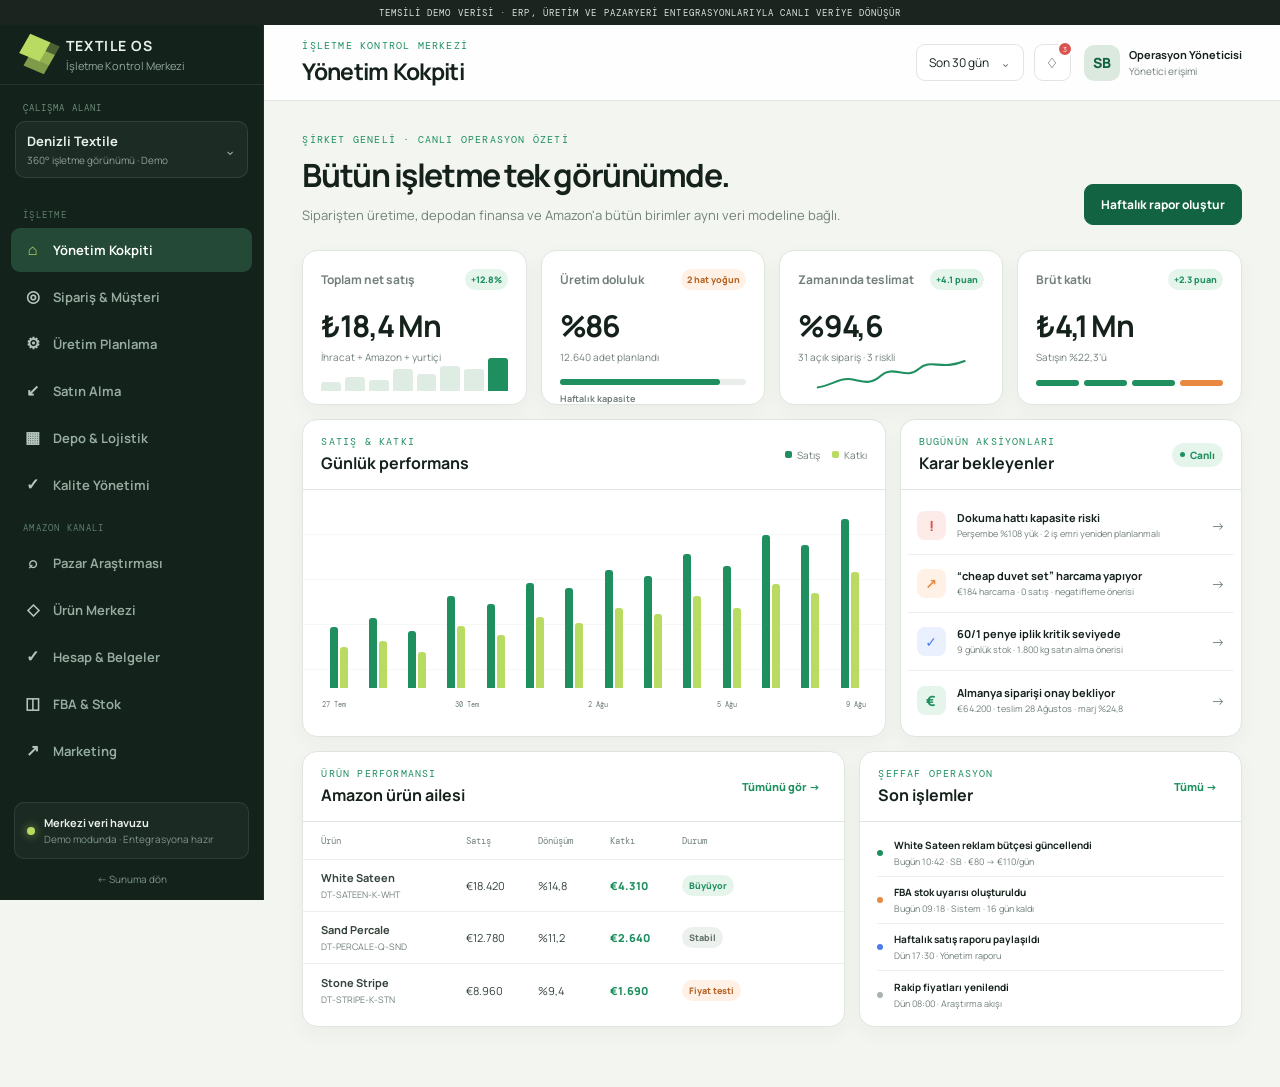
==== commit b43ef193: "Increase business OS typography for readability" ====
--- a/amazon-commerce-os/index.html
+++ b/amazon-commerce-os/index.html
@@ -9,7 +9,7 @@
   <link rel="preconnect" href="https://fonts.googleapis.com">
   <link rel="preconnect" href="https://fonts.gstatic.com" crossorigin>
   <link href="https://fonts.googleapis.com/css2?family=DM+Mono:wght@400;500&family=Manrope:wght@400;500;600;700;800&display=swap" rel="stylesheet">
-  <link rel="stylesheet" href="styles.css?v=20260809-2">
+  <link rel="stylesheet" href="styles.css?v=20260809-3">
 </head>
 <body>
   <div class="demo-ribbon">TEMSİLİ DEMO VERİSİ · ERP, ÜRETİM VE PAZARYERİ ENTEGRASYONLARIYLA CANLI VERİYE DÖNÜŞÜR</div>
--- a/amazon-commerce-os/styles.css
+++ b/amazon-commerce-os/styles.css
@@ -6,4 +6,5 @@
 .nav-menu{overflow-y:auto;scrollbar-width:thin;scrollbar-color:#385f4a transparent}.nav-section{padding:12px 12px 4px;color:#5f7e6d;font-family:"DM Mono",monospace;font-size:7px;letter-spacing:.14em}.metric-list{padding:10px 18px}.metric-list span{min-height:47px;display:flex;align-items:center;justify-content:space-between;border-bottom:1px solid #edf0ed}.metric-list span:last-child{border-bottom:0}.metric-list small,.metric-list b{font-size:8px}.metric-list small{color:var(--muted)}.channel-bars{padding:17px 18px}.channel-bars>span{min-height:39px;display:grid;grid-template-columns:120px 1fr 38px;align-items:center;gap:10px}.channel-bars b,.channel-bars strong{font-size:8px}.channel-bars strong{text-align:right}.channel-bars i{height:7px;overflow:hidden;border-radius:99px;background:#e8ede9}.channel-bars em{display:block;height:100%;border-radius:inherit;background:var(--green)}.capacity-board{padding:18px;display:grid;grid-template-columns:repeat(5,1fr);gap:10px}.capacity-board article{padding:14px;border:1px solid var(--line);border-radius:11px;background:var(--surface-soft)}.capacity-board article.risk{border-color:#efb8b5;background:var(--red-soft)}.capacity-board b,.capacity-board strong,.capacity-board small{display:block}.capacity-board b{font-size:9px}.capacity-board span{height:7px;margin-top:15px;display:block;overflow:hidden;border-radius:99px;background:#dfe5df}.capacity-board i{height:100%;display:block;border-radius:inherit;background:var(--green)}.capacity-board .risk i{background:var(--red)}.capacity-board strong{margin-top:9px;font-size:16px}.capacity-board small{margin-top:3px;color:var(--muted);font-size:7px}.supplier-list{padding:8px 16px}.supplier-list article{min-height:57px;display:grid;grid-template-columns:28px 1fr auto;align-items:center;gap:10px;border-bottom:1px solid #edf0ed}.supplier-list article:last-child{border-bottom:0}.supplier-list>article>span{width:25px;height:25px;display:grid;place-items:center;border-radius:8px;background:var(--green-soft);color:var(--green);font-size:8px;font-weight:800}.supplier-list b,.supplier-list small{display:block}.supplier-list b{font-size:9px}.supplier-list small{margin-top:3px;color:var(--muted);font-size:7px}.supplier-list strong{font-size:15px;color:var(--green)}.warehouse-map{display:grid;grid-template-columns:repeat(4,1fr);gap:13px;margin-bottom:14px}.warehouse-map article{padding:18px;border:1px solid var(--line);border-radius:14px;background:#fff}.warehouse-map span,.warehouse-map b,.warehouse-map strong,.warehouse-map small{display:block}.warehouse-map span{color:var(--green);font-family:"DM Mono",monospace;font-size:8px}.warehouse-map b{margin-top:15px;font-size:10px}.warehouse-map strong{margin-top:8px;font-size:20px}.warehouse-map small{margin-top:4px;color:var(--muted);font-size:7px}.warehouse-map i{height:6px;margin-top:16px;display:block;overflow:hidden;border-radius:99px;background:#e8ede9}.warehouse-map em{height:100%;display:block;border-radius:inherit;background:var(--green)}.quality-gates{padding:9px 17px}.quality-gates article{min-height:60px;display:grid;grid-template-columns:31px 1fr auto;align-items:center;gap:10px;border-bottom:1px solid #edf0ed}.quality-gates article:last-child{border-bottom:0}.quality-gates i{width:29px;height:29px;display:grid;place-items:center;border-radius:8px;background:var(--green-soft);color:var(--green);font-style:normal;font-weight:800}.quality-gates .warning i{background:var(--orange-soft);color:var(--orange)}.quality-gates b,.quality-gates small{display:block}.quality-gates b{font-size:9px}.quality-gates small{margin-top:3px;color:var(--muted);font-size:7px}.quality-gates strong{font-size:11px}.production-route .table-row{grid-template-columns:repeat(6,1fr)}
 @media(max-width:1180px){.capacity-board{grid-template-columns:repeat(3,1fr)}.warehouse-map{grid-template-columns:repeat(2,1fr)}}
 @media(max-width:620px){.capacity-board,.warehouse-map{grid-template-columns:1fr}.channel-bars>span{grid-template-columns:100px 1fr 30px}.nav-item{min-height:40px}.nav-section{padding-top:10px}}
+.demo-ribbon{font-size:9px}.brand strong{font-size:14px}.brand small{font-size:11px}.workspace-switcher>span,.nav-section{font-size:9px}.workspace-switcher b{font-size:13px}.workspace-switcher small{font-size:10px}.nav-item{min-height:44px;font-size:13px}.nav-icon{font-size:16px}.nav-count{font-size:10px}.sync-card b{font-size:11px}.sync-card small,.sidebar-footer>a{font-size:10px}.topbar p,.overline,.panel-overline{font-size:10px}.topbar h1{font-size:23px}.period-button{font-size:12px}.profile b{font-size:11px}.profile small{font-size:10px}.page-intro>div>p:last-child{font-size:13px;line-height:1.55}.primary-button,.secondary-button{padding:11px 16px;font-size:12px}.text-button{font-size:11px}.kpi-head>span{font-size:12px}.kpi-card>strong{font-size:30px}.kpi-card>small{font-size:10px}.trend{font-size:9px}.meter b{font-size:9px}.panel>header h3{font-size:16px}.legend,.live-badge,.updated{font-size:10px}.attention-list b{font-size:11px}.attention-list small{font-size:9px;line-height:1.4}.table-row{font-size:11px}.table-head{font-size:9px}.table-row b{font-size:11px}.table-row small{font-size:9px}.status-pill,.days{font-size:9px}.activity-list b{font-size:10px}.activity-list small{font-size:9px}.research-summary span,.inventory-kpis span,.marketing-kpis span{font-size:10px}.research-summary strong,.inventory-kpis strong,.marketing-kpis strong{font-size:25px}.research-summary small,.inventory-kpis small,.marketing-kpis small{font-size:9px}.insight-list b{font-size:11px}.insight-list p{font-size:9px}.opportunity{font-size:8px}.product-info h3{font-size:15px}.product-info>small{font-size:9px}.product-stats small{font-size:8px}.product-stats b{font-size:11px}.product-footer button{font-size:10px}.identity-flow small{font-size:9px}.identity-flow b{font-size:12px}.readiness-score>p{font-size:11px}.readiness-meta span,.score-ring span{font-size:9px}.checklist b{font-size:10px}.checklist small,.checklist em{font-size:9px}.approval-grid b{font-size:10px}.approval-grid small,.approval-grid article>i{font-size:9px}.inventory-table button,.segmented button,.search-term-list button{font-size:9px}.stock-flow span,.stock-flow small,.shipment-list small{font-size:9px}.stock-flow b,.shipment-list b{font-size:11px}.search-term-list b{font-size:10px}.search-term-list small{font-size:9px}.source-legend b,.source-legend strong{font-size:10px}.source-legend p{font-size:9px}.calculator-form label>span{font-size:9px}.economics-result>p:first-child{font-size:10px}.economics-result>span{font-size:10px}.economics-waterfall b{font-size:12px}.economics-waterfall small,.break-even small{font-size:8px}.break-even b{font-size:14px}.demo-note{font-size:8px!important}.kanban section>header{font-size:9px}.kanban article small{font-size:8px}.kanban article b{font-size:11px}.kanban article p{font-size:9px}.task-tag{font-size:8px}.report-cover span,.report-cover small{font-size:9px}.report-info h3{font-size:16px}.report-info p{font-size:10px}.report-info button{font-size:9px}.toast b{font-size:10px}.toast small{font-size:9px}.modal-summary span,.modal-summary small{font-size:9px}.report-actions h3{font-size:13px}.report-actions p{font-size:10px}.metric-list small,.metric-list b{font-size:10px}.channel-bars b,.channel-bars strong{font-size:10px}.capacity-board b{font-size:11px}.capacity-board strong{font-size:18px}.capacity-board small{font-size:9px}.supplier-list b{font-size:11px}.supplier-list small{font-size:9px}.warehouse-map span{font-size:10px}.warehouse-map b{font-size:12px}.warehouse-map small{font-size:9px}.quality-gates b{font-size:11px}.quality-gates small{font-size:9px}.quality-gates strong{font-size:13px}
 @media print{.demo-ribbon,.sidebar,.topbar,.content-area,.toast{display:none!important}.modal-backdrop{position:static;display:block!important;padding:0;background:#fff}.modal{box-shadow:none;width:100%}.modal-close,.modal .primary-button{display:none}}
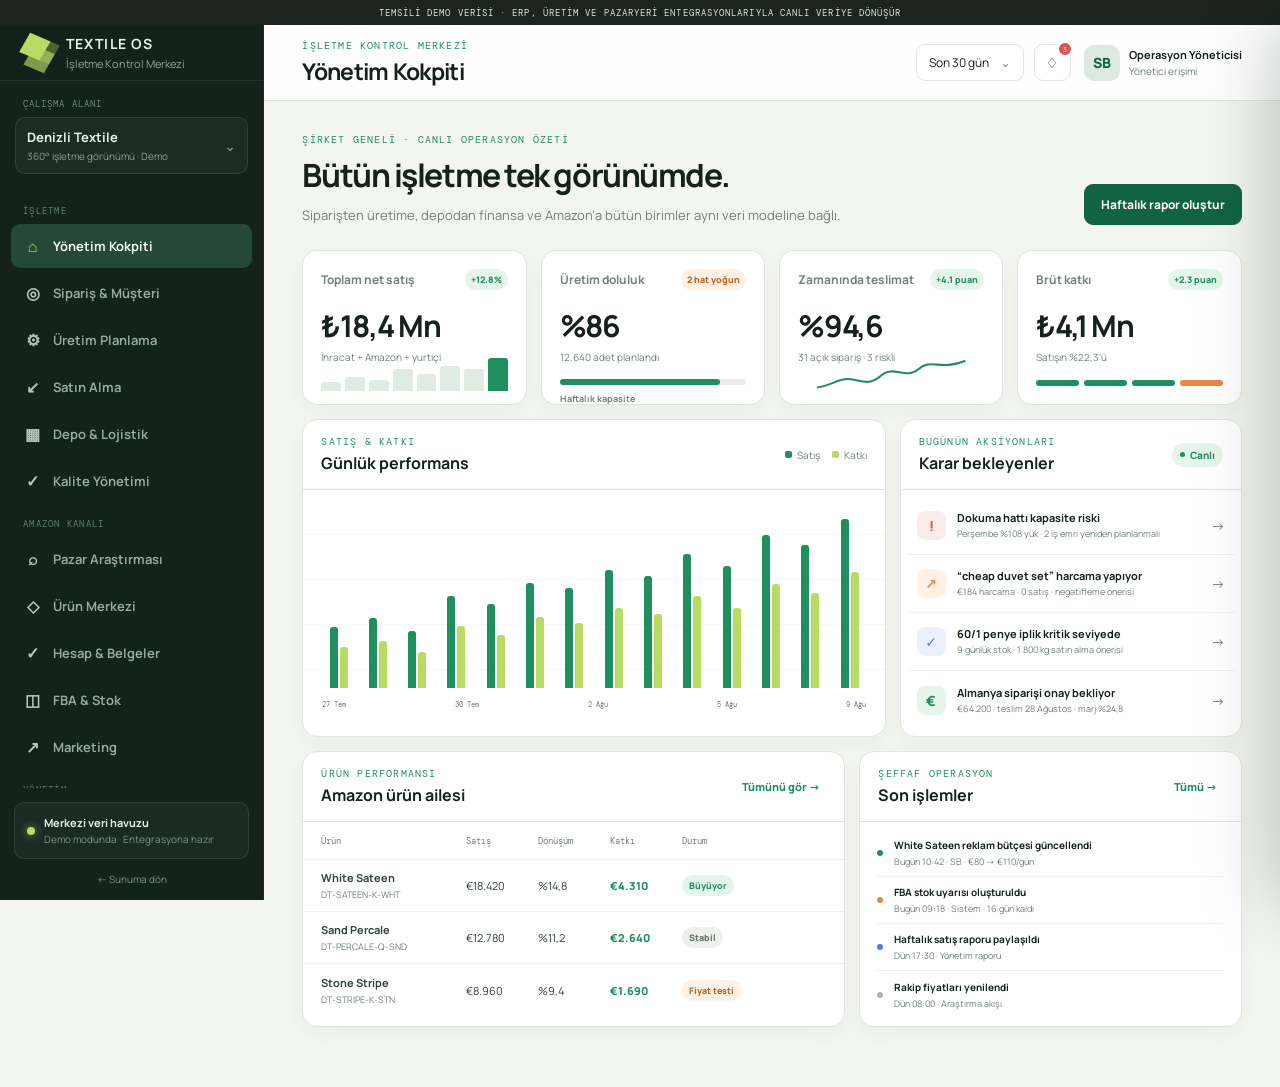
==== commit a5e3b817: "Add demo API decision engines and record drilldowns" ====
--- a/amazon-commerce-os/index.html
+++ b/amazon-commerce-os/index.html
@@ -9,7 +9,7 @@
   <link rel="preconnect" href="https://fonts.googleapis.com">
   <link rel="preconnect" href="https://fonts.gstatic.com" crossorigin>
   <link href="https://fonts.googleapis.com/css2?family=DM+Mono:wght@400;500&family=Manrope:wght@400;500;600;700;800&display=swap" rel="stylesheet">
-  <link rel="stylesheet" href="styles.css?v=20260809-3">
+  <link rel="stylesheet" href="styles.css?v=20260809-4">
 </head>
 <body>
   <div class="demo-ribbon">TEMSİLİ DEMO VERİSİ · ERP, ÜRETİM VE PAZARYERİ ENTEGRASYONLARIYLA CANLI VERİYE DÖNÜŞÜR</div>
@@ -38,6 +38,7 @@
         <button class="nav-item" type="button" data-route="inventory"><span class="nav-icon">◫</span>FBA & Stok</button>
         <button class="nav-item" type="button" data-route="marketing"><span class="nav-icon">↗</span>Marketing</button>
         <span class="nav-section">YÖNETİM</span>
+        <button class="nav-item" type="button" data-route="intelligence"><span class="nav-icon">✦</span>Algoritmalar & API</button>
         <button class="nav-item" type="button" data-route="finance"><span class="nav-icon">€</span>Finans & Matematik</button>
         <button class="nav-item" type="button" data-route="tasks"><span class="nav-icon">☷</span>Görevler<span class="nav-count">6</span></button>
         <button class="nav-item" type="button" data-route="reports"><span class="nav-icon">▤</span>Raporlar</button>
@@ -188,6 +189,17 @@
           <div class="two-column"><article class="panel"><header><div><p class="panel-overline">ARAMA TERİMLERİ</p><h3>Bugünün kararları</h3></div></header><div class="search-term-list"><article><span><b>hotel quality duvet cover</b><small>12 sipariş · %18,2 ACoS</small></span><button type="button" data-action="increase-bid">Teklifi artır</button></article><article><span><b>premium percale bedding</b><small>8 sipariş · %22,7 ACoS</small></span><button type="button" data-action="move-exact">Exact’e taşı</button></article><article class="waste"><span><b>cheap duvet set</b><small>€184 harcama · 0 sipariş</small></span><button type="button" data-action="negative-keyword">Negatifle</button></article></div></article><article class="panel"><header><div><p class="panel-overline">SATIŞ KAYNAĞI</p><h3>Organik bağımsızlık</h3></div></header><div class="source-split"><div class="donut"><span><b>%56,8</b><small>Organik</small></span></div><div class="source-legend"><span><i class="organic"></i><b>Organik satış</b><strong>€24.344</strong></span><span><i class="paid"></i><b>Reklam satışı</b><strong>€18.516</strong></span><p>TACoS düşerken toplam satış büyüyor: sağlıklı organik ivme.</p></div></div></article></div>
         </section>
 
+        <section class="page" id="page-intelligence" data-page="intelligence">
+          <div class="page-intro"><div><p class="overline">VERİ & KARAR MOTORU</p><h2>Veriyi toplar, riski hesaplar, aksiyon önerir.</h2><p>ERP, üretim, finans, lojistik ve Amazon verileri tek API katmanında birleşir.</p></div><button class="primary-button" type="button" id="runAlgorithms">Algoritmaları çalıştır</button></div>
+          <div class="api-status-bar"><span class="api-pulse"></span><div><b>Demo API ağı aktif</b><small id="apiGeneratedAt">Servisler kontrol ediliyor</small></div><strong id="apiLatency">— ms</strong><em>Ortalama yanıt</em></div>
+          <div class="intelligence-layout">
+            <article class="panel"><header><div><p class="panel-overline">ENTEGRASYON KATMANI</p><h3>Servis sağlığı</h3></div><span class="live-badge"><i></i>API</span></header><div class="service-grid" id="serviceGrid"><div class="skeleton-row"></div><div class="skeleton-row"></div><div class="skeleton-row"></div></div></article>
+            <article class="panel algorithm-panel"><header><div><p class="panel-overline">ALGORİTMA MOTORLARI</p><h3>Son hesaplamalar</h3></div><span class="updated" id="algorithmRunTime">Hazırlanıyor</span></header><div class="algorithm-list" id="algorithmList"></div></article>
+          </div>
+          <article class="panel decision-panel"><header><div><p class="panel-overline">KARAR KUYRUĞU</p><h3>Sistem ne öneriyor?</h3></div><button class="secondary-button" type="button" data-action="approve-all-decisions">Yüksek güvenlileri onayla</button></header><div class="decision-table" id="decisionTable"></div></article>
+          <div class="model-flow"><article><span>01</span><b>Veri topla</b><small>ERP · Üretim · Amazon · Finans</small></article><i>→</i><article><span>02</span><b>Temizle & eşleştir</b><small>SKU · Sipariş · Lot · Maliyet</small></article><i>→</i><article><span>03</span><b>Hesapla</b><small>Tahmin · Risk · Marj · Kapasite</small></article><i>→</i><article><span>04</span><b>Aksiyon üret</b><small>Üret · Satın al · Sevk et · Optimize et</small></article></div>
+        </section>
+
         <section class="page" id="page-finance" data-page="finance">
           <div class="page-intro"><div><p class="overline">FİNANS & MATEMATİK</p><h2>Şirketten kanala, siparişten ürüne gerçek kârlılık.</h2><p>Üretim, satın alma, lojistik ve kanal giderleri aynı finansal modelde birleşir.</p></div><button class="primary-button" type="button" data-action="save-scenario">Senaryoyu kaydet</button></div>
           <div class="research-summary"><article><span>Aylık net satış</span><strong>₺18,4 Mn</strong><small>+%12,8 büyüme</small></article><article><span>Brüt katkı</span><strong>₺4,1 Mn</strong><small>%22,3 oran</small></article><article><span>Nakit dönüşüm</span><strong>47 gün</strong><small>−6 gün iyileşme</small></article><article><span>Vadesi geçen</span><strong>₺428 B</strong><small>2 müşteri</small></article></div>
@@ -215,6 +227,11 @@
   <div class="modal-backdrop" id="modalBackdrop" aria-hidden="true">
     <div class="modal" role="dialog" aria-modal="true" aria-labelledby="modalTitle"><button class="modal-close" id="modalClose" type="button" aria-label="Pencereyi kapat">×</button><p class="overline">HAFTALIK YÖNETİM RAPORU</p><h2 id="modalTitle">04–10 Ağustos</h2><div class="modal-summary"><article><span>Net satış</span><b>€10.840</b><small>+%12,6</small></article><article><span>Katkı payı</span><b>€2.260</b><small>%20,8 oran</small></article><article><span>TACoS</span><b>%14,2</b><small>−1,8 puan</small></article></div><div class="report-actions"><h3>Bu haftanın yönetim kararları</h3><p>1. White Sateen için 240 adet üretim onayı</p><p>2. “cheap duvet set” arama teriminin negatiflenmesi</p><p>3. Stone Stripe için €8 fiyat testi</p></div><button class="primary-button" type="button" data-action="print-report">Yazdır / PDF</button></div>
   </div>
-  <script src="app.js?v=20260809-2"></script>
+  <div class="detail-backdrop" id="detailBackdrop" aria-hidden="true"></div>
+  <aside class="detail-drawer" id="detailDrawer" aria-hidden="true">
+    <header><div><p id="detailType">DETAY</p><h2 id="detailTitle">Kayıt detayı</h2></div><button id="detailClose" type="button" aria-label="Detayı kapat">×</button></header>
+    <div class="detail-body"><div class="detail-status"><span id="detailStatus">Aktif</span><small>Demo API üzerinden getirildi</small></div><p class="detail-summary" id="detailSummary"></p><div class="detail-metrics" id="detailMetrics"></div><section><h3>Operasyon zaman çizelgesi</h3><div class="detail-timeline" id="detailTimeline"></div></section><section class="algorithm-insight"><span>✦ ALGORİTMA İÇGÖRÜSÜ</span><p id="detailInsight"></p><div><i id="detailConfidenceBar"></i></div><small id="detailConfidence"></small></section><div class="detail-actions"><button class="primary-button" type="button" data-action="detail-approve">Aksiyonu onayla</button><button class="secondary-button" type="button" data-action="detail-task">Göreve dönüştür</button></div></div>
+  </aside>
+  <script src="app.js?v=20260809-5"></script>
 </body>
 </html>
--- a/amazon-commerce-os/styles.css
+++ b/amazon-commerce-os/styles.css
@@ -7,4 +7,7 @@
 @media(max-width:1180px){.capacity-board{grid-template-columns:repeat(3,1fr)}.warehouse-map{grid-template-columns:repeat(2,1fr)}}
 @media(max-width:620px){.capacity-board,.warehouse-map{grid-template-columns:1fr}.channel-bars>span{grid-template-columns:100px 1fr 30px}.nav-item{min-height:40px}.nav-section{padding-top:10px}}
 .demo-ribbon{font-size:9px}.brand strong{font-size:14px}.brand small{font-size:11px}.workspace-switcher>span,.nav-section{font-size:9px}.workspace-switcher b{font-size:13px}.workspace-switcher small{font-size:10px}.nav-item{min-height:44px;font-size:13px}.nav-icon{font-size:16px}.nav-count{font-size:10px}.sync-card b{font-size:11px}.sync-card small,.sidebar-footer>a{font-size:10px}.topbar p,.overline,.panel-overline{font-size:10px}.topbar h1{font-size:23px}.period-button{font-size:12px}.profile b{font-size:11px}.profile small{font-size:10px}.page-intro>div>p:last-child{font-size:13px;line-height:1.55}.primary-button,.secondary-button{padding:11px 16px;font-size:12px}.text-button{font-size:11px}.kpi-head>span{font-size:12px}.kpi-card>strong{font-size:30px}.kpi-card>small{font-size:10px}.trend{font-size:9px}.meter b{font-size:9px}.panel>header h3{font-size:16px}.legend,.live-badge,.updated{font-size:10px}.attention-list b{font-size:11px}.attention-list small{font-size:9px;line-height:1.4}.table-row{font-size:11px}.table-head{font-size:9px}.table-row b{font-size:11px}.table-row small{font-size:9px}.status-pill,.days{font-size:9px}.activity-list b{font-size:10px}.activity-list small{font-size:9px}.research-summary span,.inventory-kpis span,.marketing-kpis span{font-size:10px}.research-summary strong,.inventory-kpis strong,.marketing-kpis strong{font-size:25px}.research-summary small,.inventory-kpis small,.marketing-kpis small{font-size:9px}.insight-list b{font-size:11px}.insight-list p{font-size:9px}.opportunity{font-size:8px}.product-info h3{font-size:15px}.product-info>small{font-size:9px}.product-stats small{font-size:8px}.product-stats b{font-size:11px}.product-footer button{font-size:10px}.identity-flow small{font-size:9px}.identity-flow b{font-size:12px}.readiness-score>p{font-size:11px}.readiness-meta span,.score-ring span{font-size:9px}.checklist b{font-size:10px}.checklist small,.checklist em{font-size:9px}.approval-grid b{font-size:10px}.approval-grid small,.approval-grid article>i{font-size:9px}.inventory-table button,.segmented button,.search-term-list button{font-size:9px}.stock-flow span,.stock-flow small,.shipment-list small{font-size:9px}.stock-flow b,.shipment-list b{font-size:11px}.search-term-list b{font-size:10px}.search-term-list small{font-size:9px}.source-legend b,.source-legend strong{font-size:10px}.source-legend p{font-size:9px}.calculator-form label>span{font-size:9px}.economics-result>p:first-child{font-size:10px}.economics-result>span{font-size:10px}.economics-waterfall b{font-size:12px}.economics-waterfall small,.break-even small{font-size:8px}.break-even b{font-size:14px}.demo-note{font-size:8px!important}.kanban section>header{font-size:9px}.kanban article small{font-size:8px}.kanban article b{font-size:11px}.kanban article p{font-size:9px}.task-tag{font-size:8px}.report-cover span,.report-cover small{font-size:9px}.report-info h3{font-size:16px}.report-info p{font-size:10px}.report-info button{font-size:9px}.toast b{font-size:10px}.toast small{font-size:9px}.modal-summary span,.modal-summary small{font-size:9px}.report-actions h3{font-size:13px}.report-actions p{font-size:10px}.metric-list small,.metric-list b{font-size:10px}.channel-bars b,.channel-bars strong{font-size:10px}.capacity-board b{font-size:11px}.capacity-board strong{font-size:18px}.capacity-board small{font-size:9px}.supplier-list b{font-size:11px}.supplier-list small{font-size:9px}.warehouse-map span{font-size:10px}.warehouse-map b{font-size:12px}.warehouse-map small{font-size:9px}.quality-gates b{font-size:11px}.quality-gates small{font-size:9px}.quality-gates strong{font-size:13px}
+.detail-target{cursor:pointer;transition:.16s}.detail-target:hover{background:#f3f8f4!important;box-shadow:inset 3px 0 var(--green)}.api-status-bar{min-height:76px;margin-bottom:14px;padding:15px 18px;display:grid;grid-template-columns:12px 1fr auto auto;align-items:center;gap:12px;border:1px solid #b8dcc6;border-radius:14px;background:linear-gradient(90deg,#e8f7ed,#fff)}.api-pulse{width:10px;height:10px;border-radius:50%;background:var(--green);box-shadow:0 0 0 6px rgba(31,143,95,.12);animation:apiPulse 1.8s infinite}.api-status-bar b,.api-status-bar small{display:block}.api-status-bar b{font-size:12px}.api-status-bar small{margin-top:4px;color:var(--muted);font-size:9px}.api-status-bar strong{font-size:18px;color:var(--green)}.api-status-bar em{color:var(--muted);font-style:normal;font-size:9px}.intelligence-layout{display:grid;grid-template-columns:minmax(320px,.8fr) minmax(0,1.2fr);gap:14px}.service-grid{padding:8px 16px}.service-grid article{min-height:62px;display:grid;grid-template-columns:35px 1fr auto;align-items:center;gap:10px;border-bottom:1px solid #edf0ed}.service-grid article:last-child{border-bottom:0}.service-icon{width:33px;height:33px;display:grid;place-items:center;border-radius:9px;background:var(--green-soft);color:var(--green);font-size:15px}.service-grid b,.service-grid small{display:block}.service-grid b{font-size:11px}.service-grid small{margin-top:4px;color:var(--muted);font-size:9px}.service-state{padding:5px 7px;border-radius:99px;font-style:normal;font-size:8px;font-weight:800}.service-state.healthy{background:var(--green-soft);color:var(--green)}.service-state.simulated{background:var(--orange-soft);color:var(--orange)}.skeleton-row{height:53px;margin:8px 0;border-radius:9px;background:linear-gradient(90deg,#eef2ef 25%,#f8faf8 50%,#eef2ef 75%);background-size:200% 100%;animation:skeleton 1.2s infinite}.algorithm-list{padding:7px 15px;transition:.2s}.algorithm-list.calculating{opacity:.35;filter:blur(2px)}.algorithm-list button{width:100%;min-height:73px;padding:10px 2px;display:grid;grid-template-columns:34px 1fr auto;align-items:center;gap:10px;border:0;border-bottom:1px solid #edf0ed;background:transparent;text-align:left;cursor:pointer}.algorithm-list button:last-child{border-bottom:0}.algorithm-list button:hover{background:var(--surface-soft)}.algorithm-list button>span{width:32px;height:32px;display:grid;place-items:center;border-radius:9px;background:#172f23;color:var(--lime)}.algorithm-list b,.algorithm-list small,.algorithm-list p{display:block}.algorithm-list b{font-size:11px}.algorithm-list small{margin-top:3px;color:var(--muted);font-size:8px}.algorithm-list p{margin-top:6px;color:#395246;font-size:9px}.algorithm-list strong{color:var(--green);font-size:13px}.decision-panel{margin-top:14px}.decision-table{overflow-x:auto}.decision-row{min-width:880px;min-height:58px;padding:0 18px;display:grid;grid-template-columns:.6fr 1.45fr 1.3fr .55fr .9fr .55fr;align-items:center;gap:10px;border-bottom:1px solid #edf0ed;font-size:10px}.decision-head{min-height:39px;color:var(--muted);font-family:"DM Mono",monospace;font-size:8px}.decision-priority{padding:5px 7px;border-radius:99px;font-style:normal;font-size:8px;font-weight:800}.decision-priority.critical{background:var(--red-soft);color:var(--red)}.decision-priority.high{background:var(--orange-soft);color:var(--orange)}.decision-priority.medium{background:var(--blue-soft);color:var(--blue)}.decision-row strong{color:var(--green)}.decision-row button{border:0;background:transparent;color:var(--green);font-size:9px;font-weight:800;cursor:pointer}.model-flow{margin-top:14px;padding:19px;display:flex;align-items:center;gap:12px;border:1px solid var(--line);border-radius:14px;background:#172f23;color:#fff}.model-flow article{flex:1;padding:13px;border:1px solid rgba(255,255,255,.1);border-radius:10px}.model-flow span,.model-flow b,.model-flow small{display:block}.model-flow span{color:var(--lime);font-family:"DM Mono",monospace;font-size:8px}.model-flow b{margin-top:9px;font-size:11px}.model-flow small{margin-top:4px;color:#91a99b;font-size:8px}.model-flow>i{color:var(--lime);font-style:normal}.api-error{padding:20px;color:var(--red)}.detail-backdrop{position:fixed;inset:0;z-index:130;background:rgba(8,18,12,.48);opacity:0;pointer-events:none;transition:.22s;backdrop-filter:blur(3px)}.detail-backdrop.open{opacity:1;pointer-events:auto}.detail-drawer{position:fixed;right:0;top:25px;bottom:0;z-index:140;width:min(520px,100%);background:#fff;box-shadow:-30px 0 70px rgba(6,26,15,.25);transform:translateX(105%);transition:.28s cubic-bezier(.2,.8,.2,1);overflow-y:auto}.detail-drawer.open{transform:none}.detail-drawer>header{position:sticky;top:0;z-index:2;min-height:91px;padding:21px 24px;display:flex;align-items:center;justify-content:space-between;border-bottom:1px solid var(--line);background:rgba(255,255,255,.94);backdrop-filter:blur(12px)}.detail-drawer>header p{color:var(--green);font-family:"DM Mono",monospace;font-size:9px;letter-spacing:.13em}.detail-drawer>header h2{margin-top:5px;font-size:21px}.detail-drawer>header button{border:0;background:transparent;color:var(--muted);font-size:28px;cursor:pointer}.detail-body{padding:22px 24px 30px}.detail-status{display:flex;align-items:center;justify-content:space-between}.detail-status span{padding:6px 9px;border-radius:99px;background:var(--green-soft);color:var(--green);font-size:9px;font-weight:800}.detail-status small{color:var(--muted);font-size:9px}.detail-summary{margin-top:17px;color:#52635a;font-size:12px;line-height:1.65}.detail-metrics{display:grid;grid-template-columns:1fr 1fr;gap:9px;margin-top:19px}.detail-metrics article{padding:13px;border:1px solid var(--line);border-radius:10px;background:var(--surface-soft)}.detail-metrics small,.detail-metrics b{display:block}.detail-metrics small{color:var(--muted);font-size:9px}.detail-metrics b{margin-top:7px;font-size:15px}.detail-body section{margin-top:24px}.detail-body section>h3{font-size:13px}.detail-timeline{margin-top:11px;padding-left:10px;border-left:1px solid #cbd7ce}.detail-timeline article{min-height:43px;display:flex;align-items:center;gap:10px}.detail-timeline i{width:24px;height:24px;margin-left:-22px;display:grid;place-items:center;border:4px solid #fff;border-radius:50%;background:var(--green-soft);color:var(--green);font-style:normal;font-size:8px;font-weight:800}.detail-timeline span{font-size:10px}.algorithm-insight{padding:17px;border-radius:12px;background:#172f23;color:#fff}.algorithm-insight>span{color:var(--lime);font-family:"DM Mono",monospace;font-size:8px}.algorithm-insight p{margin-top:10px;color:#d3dfd7;font-size:11px;line-height:1.6}.algorithm-insight>div{height:6px;margin-top:15px;overflow:hidden;border-radius:99px;background:rgba(255,255,255,.1)}.algorithm-insight>div i{height:100%;display:block;border-radius:inherit;background:var(--lime);transition:.5s}.algorithm-insight small{display:block;margin-top:7px;color:#8fa99a;font-size:8px}.detail-actions{margin-top:21px;display:flex;gap:9px}@keyframes apiPulse{50%{box-shadow:0 0 0 10px rgba(31,143,95,0)}}@keyframes skeleton{to{background-position:-200% 0}}
+@media(max-width:900px){.intelligence-layout{grid-template-columns:1fr}.model-flow{overflow-x:auto}.model-flow article{min-width:150px}}
+@media(max-width:620px){.api-status-bar{grid-template-columns:12px 1fr auto}.api-status-bar em{display:none}.detail-body{padding:18px}.detail-metrics{grid-template-columns:1fr 1fr}.detail-actions{flex-direction:column}}
 @media print{.demo-ribbon,.sidebar,.topbar,.content-area,.toast{display:none!important}.modal-backdrop{position:static;display:block!important;padding:0;background:#fff}.modal{box-shadow:none;width:100%}.modal-close,.modal .primary-button{display:none}}
